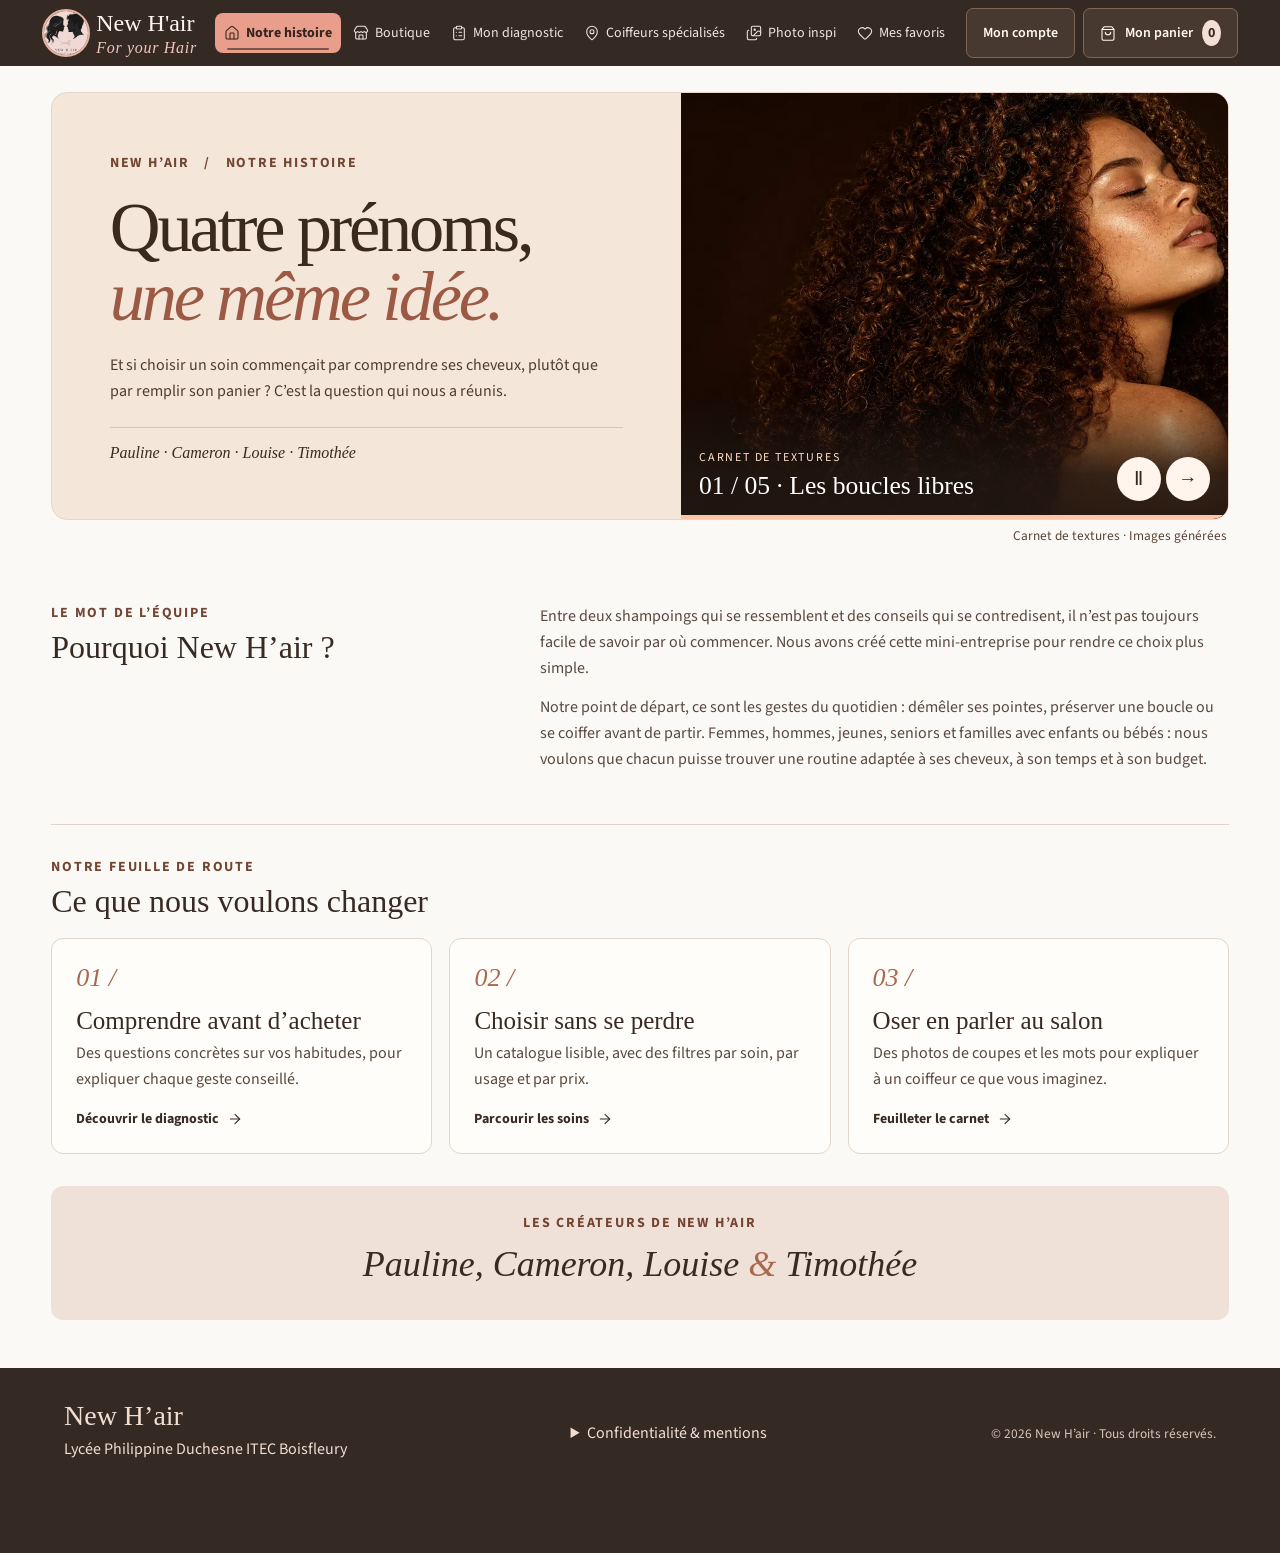
==== New-Hair.html @ c49bc724 "Represent all generations in shop imagery, products and age filters Co-authored-by: arena-agent <297" ====
<!doctype html><html lang="fr"><meta charset="utf-8"><meta name="viewport" content="width=device-width,initial-scale=1,viewport-fit=cover"><title>New H’air — Diagnostic capillaire et carnet de soins</title><meta name="description" content="Découvrez New H’air : un diagnostic adapté à chaque âge, des inspirations coiffure et une boutique de soins capillaires de démonstration."><meta property="og:title" content="New H’air · For your Hair"><meta property="og:description" content="Comprendre ses cheveux, composer sa routine et préparer son prochain rendez-vous au salon."><meta property="og:type" content="website"><meta property="og:url" content="https://timtvnr.github.io/Projet-Mini-Entreprise-ETLV/"><meta property="og:image" content="https://timtvnr.github.io/Projet-Mini-Entreprise-ETLV/assets/hero.webp"><link rel="icon" href="[data-uri]" type="image/webp"><style>* {
  box-sizing: border-box;
}
body {
  margin: 0;
  color: #382a22;
  background: #fbf9f6;
  font:
    14px Arial,
    sans-serif;
}
button,
a,
select {
  font: inherit;
  cursor: pointer;
}
button {
  color: inherit;
}
a {
  text-decoration: none;
  color: inherit;
}
aside {
  width: 222px;
  position: fixed;
  inset: 0 auto 0 0;
  background: #30251f;
  color: #eee5de;
  padding: 36px 16px;
  display: flex;
  flex-direction: column;
  z-index: 2;
}
.brand {
  display: flex;
  align-items: center;
  justify-content: center;
  margin: 0 0 53px;
  gap: 6px;
}
.brand svg {
  height: 57px;
  width: 45px;
  color: #e9a08e;
}
.brand span {
  font: bold 31px Georgia;
  letter-spacing: -1.7px;
}
.brand small {
  display: block;
  font: italic 14px Georgia;
  letter-spacing: 0.7px;
  color: #eeb7a5;
  margin: 3px 0 0 4px;
}
aside label,
.eyebrow {
  font-size: 14px;
  letter-spacing: 1.8px;
  font-weight: 700;
}
aside label {
  margin: 0 15px 15px;
  color: #b3a298;
}
nav a {
  display: flex;
  align-items: center;
  gap: 13px;
  padding: 14px;
  border-radius: 8px;
  margin-bottom: 4px;
  font-size: 14px;
}
nav a:hover {
  background: #46372e;
}
nav a.active {
  background: #e99e8b;
  color: #35251f;
  font-weight: bold;
}
i {
  display: inline-flex;
  vertical-align: middle;
}
i svg {
  width: 19px;
  height: 19px;
  stroke-width: 1.6;
}
.sidebottom {
  margin-top: auto;
  border-top: 1px solid #58473c;
  padding: 22px 9px 0;
  font-size: 14px;
  color: #d1c0b4;
}
.dot {
  display: inline-block;
  width: 7px;
  height: 7px;
  border-radius: 50%;
  background: #eaa28e;
  margin-right: 7px;
}
main {
  margin-left: 222px;
}
header {
  display: flex;
  align-items: center;
  justify-content: space-between;
  padding: 20px 3.3vw;
  border-bottom: 1px solid #e8e0d9;
  background: #fffdfb;
}
#crumb {
  font: bold 23px Georgia;
}
header small {
  display: block;
  color: #84796f;
  font-size: 14px;
  margin-top: 4px;
}
button {
  border: 0;
  border-radius: 7px;
  padding: 11px 16px;
  background: #eee5dd;
}
.cart {
  background: #fff;
  border: 1px solid #ded5cd;
  display: flex;
  align-items: center;
  gap: 9px;
  font-size: 14px;
  font-weight: 600;
}
.cart b {
  background: #f4dfd6;
  border-radius: 50%;
  padding: 3px 6px;
}
.cart i svg {
  width: 16px;
}
#content {
  padding: 26px 3.3vw 48px;
}
.hero {
  background:
    linear-gradient(90deg, #251710e8, transparent 78%),
    url("[data-uri]") center 45% / cover;
  border-radius: 15px;
  min-height: 330px;
  display: flex;
  align-items: center;
  padding: 34px 4%;
  color: #fffaf6;
}
.tag {
  font-size: 14px;
  letter-spacing: 1.6px;
  font-weight: bold;
  background: #ffffff19;
  border: 1px solid #ffffff45;
  padding: 6px 10px;
  border-radius: 30px;
  display: inline-flex;
  align-items: center;
  gap: 6px;
}
.tag i svg {
  width: 13px;
  height: 13px;
}
h1,
h2,
h3,
p {
  margin: 0;
}
h1 {
  font: normal clamp(43px, 4.2vw, 69px)/1.01 Georgia;
  margin: 15px 0;
}
h1 em {
  color: #f0b09b;
}
.hero p {
  font-size: 14px;
  line-height: 1.6;
  color: #eee4dc;
}
.cta {
  display: inline-flex;
  gap: 12px;
  align-items: center;
  background: #eca38f;
  color: #33231b;
  font-weight: bold;
  font-size: 14px;
  padding: 13px 17px;
  border-radius: 7px;
  margin-top: 20px;
}
.cta i svg,
.link i svg {
  width: 16px;
  height: 16px;
}
.promo {
  display: flex;
  align-items: center;
  gap: 19px;
  background: #f5e8df;
  border: 1px solid #e9d6c8;
  border-radius: 12px;
  padding: 20px 24px;
  margin: 18px 0 30px;
}
.promo .symbol {
  padding: 14px;
  background: #ecd4c4;
  color: #76503d;
  border-radius: 12px;
}
.symbol svg {
  width: 27px;
  height: 27px;
}
.eyebrow {
  color: #96644f;
  font-size: 14px;
}
.promo h3 {
  font: 23px Georgia;
  margin: 5px 0;
}
.promo p,
.muted {
  font-size: 14px;
  color: #766b62;
  line-height: 1.6;
}
.link {
  display: inline-flex;
  align-items: center;
  gap: 8px;
  margin-left: auto;
  font-weight: bold;
  font-size: 14px;
  white-space: nowrap;
}
.promo .link {
  background: #fffaf6;
  padding: 11px 14px;
  border: 1px solid #dfcdbf;
  border-radius: 7px;
}
.sectionhead {
  display: flex;
  align-items: center;
  margin-bottom: 16px;
}
h2 {
  font: 32px Georgia;
  margin: 6px 0;
}
.grid {
  display: grid;
  grid-template-columns: repeat(3, 1fr);
  gap: 17px;
}
.card {
  overflow: hidden;
  border-radius: 12px;
  border: 1px solid #e6ded6;
  background: #fff;
}
.photo {
  position: relative;
  cursor: pointer;
}
.photo img {
  display: block;
  width: 100%;
  height: clamp(145px, 14vw, 235px);
  object-fit: cover;
}
.badge,
.fav {
  position: absolute;
  top: 12px;
  background: #fff9f1;
  border-radius: 20px;
}
.badge {
  left: 12px;
  font-size: 14px;
  padding: 6px 10px;
}
.fav {
  right: 12px;
  padding: 7px;
  display: flex;
}
.fav svg {
  width: 15px;
  height: 15px;
}
.fav.on svg {
  fill: #df927f;
}
.info {
  padding: 16px;
}
.info h3 {
  font: 21px Georgia;
  margin: 6px 0;
}
.filters {
  display: flex;
  gap: 10px;
  flex-wrap: wrap;
  margin: 20px 0;
}
select,
input {
  padding: 10px;
  border: 1px solid #d9cabe;
  border-radius: 6px;
  background: white;
}
.panel,
dialog {
  padding: 28px;
  border: 1px solid #e4d8cd;
  border-radius: 14px;
  background: #fffcf8;
}
.panel {
  margin-top: 18px;
}
.panel p,
dialog p {
  line-height: 1.7;
  margin: 12px 0;
}
.close {
  float: right;
  background: transparent;
  font-size: 23px;
}
dialog {
  max-width: min(490px, 94vw);
  width: 490px;
  color: inherit;
}
dialog::backdrop {
  background: #251b1599;
}
.row {
  display: flex;
  align-items: center;
  justify-content: space-between;
  border-bottom: 1px solid #ddd1c6;
  padding: 12px 0;
}
iframe {
  width: 100%;
  height: 360px;
  border: 0;
}
.appbanner {
  margin-top: 24px;
}
.choice {
  margin: 5px;
}
.mobile {
  display: none;
}
@media (max-width: 950px) {
  aside {
    width: 185px;
    padding-inline: 10px;
  }
  main {
    margin-left: 185px;
  }
  .promo {
    padding: 15px;
    gap: 12px;
  }
  .promo .symbol {
    display: none;
  }
}
@media (max-width: 700px) {
  aside {
    position: static;
    width: auto;
    padding: 10px;
  }
  .brand {
    margin: 0 0 10px;
  }
  .brand svg {
    height: 37px;
  }
  .brand span {
    font-size: 23px;
  }
  .brand small {
    font-size: 14px;
  }
  aside label,
  .sidebottom {
    display: none;
  }
  nav {
    display: flex;
    overflow: auto;
  }
  nav a {
    white-space: nowrap;
    font-size: 14px;
    padding: 9px;
    gap: 5px;
    margin: 0;
  }
  main {
    margin: 0;
  }
  header {
    padding: 12px 4%;
  }
  #content {
    padding: 16px 4%;
  }
  .hero {
    min-height: 310px;
    background-position: 60% center;
  }
  .promo {
    flex-wrap: wrap;
  }
  .promo .link {
    margin: 0;
  }
  .grid {
    grid-template-columns: repeat(2, 1fr);
    gap: 10px;
  }
  .info {
    padding: 10px;
  }
  .sectionhead h2 {
    font-size: 26px;
  }
}

.brand {
  flex-direction: column;
  margin-bottom: 32px;
}
.brand img {
  width: 126px;
  height: auto;
  border-radius: 10px;
}
.brand small {
  margin: 4px 0 0;
}
@media (max-width: 700px) {
  .brand {
    flex-direction: row;
    margin-bottom: 8px;
    gap: 12px;
  }
  .brand img {
    width: 64px;
  }
}
/* Barre de navigation et carnet éditorial */
aside {
  position: static;
  width: 100%;
  flex-direction: row;
  align-items: center;
  padding: 8px 3.3vw;
  gap: 28px;
  background: #352923;
}
aside label,
.sidebottom {
  display: none;
}
.brand {
  margin: 0;
  flex-direction: row;
  flex-shrink: 0;
}
.brand img {
  width: 65px;
  border-radius: 5px;
}
.brand small {
  color: #f1c6b8;
  font: italic 16px Georgia;
}
nav {
  display: flex;
  align-items: center;
  flex-wrap: wrap;
  gap: 3px;
  margin-left: auto;
}
nav a {
  margin: 0;
  padding: 10px 9px;
  gap: 6px;
  font-size: 14px;
}
nav i svg {
  width: 16px;
  height: 16px;
}
main {
  margin: 0;
}
header,
#content {
  padding-inline: max(4vw, calc((100% - 1320px) / 2));
}
.hero {
  min-height: clamp(340px, 32vw, 480px);
  background-position: center 43%;
}
.hero p {
  font-size: 15px;
}
.editorial {
  margin-top: 36px;
}
.looks {
  display: grid;
  grid-template-columns: 1fr 1fr;
  gap: 18px;
}
.looks a {
  position: relative;
  overflow: hidden;
  border-radius: 12px;
  background: #382a22;
}
.looks img {
  width: 100%;
  height: 230px;
  object-fit: cover;
  display: block;
}
.looks span {
  position: absolute;
  bottom: 12px;
  left: 12px;
  background: #fffaf3;
  padding: 8px 12px;
  border-radius: 5px;
  font: 19px Georgia;
}
:focus-visible {
  outline: 3px solid #b56145;
  outline-offset: 2px;
}
@media (max-width: 1050px) {
  aside {
    flex-direction: column;
    gap: 8px;
  }
  nav {
    margin: auto;
    max-width: 100%;
    flex-wrap: nowrap;
    overflow: auto;
  }
}
@media (max-width: 700px) {
  nav {
    width: 100%;
  }
  .hero {
    background-position: 57% center;
  }
  .looks img {
    height: 160px;
  }
  .looks span {
    font-size: 14px;
  }
  .brand img {
    width: 50px;
  }
  .brand {
    margin: 0;
  }
  .looks {
    gap: 10px;
  }
}
.actions {
  display: flex;
  gap: 8px;
}
.cover {
  display: grid;
  grid-template-columns: minmax(0, 2.4fr) minmax(215px, 1fr);
  gap: 16px;
}
.cover .hero {
  min-height: 375px;
  padding-left: 6%;
}
.ritual {
  display: flex;
  flex-direction: column;
  background: #f0e5da;
  border-radius: 15px;
  overflow: hidden;
}
.ritualpic {
  flex: 1;
  min-height: 160px;
  background: url("[data-uri]") center 55% / cover;
  padding: 14px;
}
.ritualpic .tag {
  background: #fff8ef;
  color: #684934;
}
.ritualtext {
  padding: 18px 20px;
}
.ritual h3,
.steps h3 {
  font: 26px Georgia;
  margin: 7px 0;
}
.ritual p,
.steps p {
  line-height: 1.55;
  color: #6e5a4e;
  font-size: 14px;
}
.ritual .link {
  margin-top: 10px;
}
.promo {
  background: linear-gradient(110deg, #f4dbcf, #fbf0e7);
}
#quiz {
  display: grid;
  grid-template-columns: minmax(180px, 1fr) 2fr;
  padding: 0;
  overflow: hidden;
}
.quizside {
  background:
    linear-gradient(0deg, #231910bc, transparent),
    url("[data-uri]") center/cover;
  color: white;
  padding: 22px;
  display: flex;
  align-items: flex-start;
  flex-direction: column;
  justify-content: space-between;
}
.quizside h3 {
  font: 38px/1.1 Georgia;
}
.quizside em {
  color: #ffd6c8;
}
.quizbody,
.results {
  padding: clamp(18px, 3vw, 45px);
}
progress {
  width: 100%;
  height: 6px;
  display: block;
  margin: 12px 0 24px;
  accent-color: #a9634c;
}
.choices,
.steps {
  display: grid;
  grid-template-columns: 1fr 1fr;
  gap: 10px;
}
.option {
  display: flex;
  align-items: center;
  text-align: left;
  gap: 10px;
  background: #f8f0e9;
  border: 1px solid #dfcbbd;
  min-height: 54px;
}
.option:hover,
.option.picked {
  background: #f1d7c7;
}
.option b {
  font: italic 18px Georgia;
  color: #99664e;
}
.option span {
  margin-left: auto;
}
.back {
  margin-top: 20px;
  background: none;
  padding-left: 0;
}
.results {
  grid-column: 1/-1;
}
.steps article {
  background: #f4eae1;
  border-radius: 10px;
  padding: 18px;
}
.steps {
  margin: 18px 0 28px;
}
.sub {
  display: block;
  margin-top: 4px;
  color: #76665c;
}
.testcard {
  padding: 22px;
  background: #48352c;
  color: #faece0;
  border-radius: 12px;
  letter-spacing: 1.8px;
  font-size: 14px;
}
.testcard strong {
  display: block;
  margin-top: 22px;
  font-size: 18px;
}
#profileForm input {
  display: block;
  width: 100%;
  margin-top: 6px;
}
.actions button {
  max-width: 160px;
  overflow: hidden;
}
@media (max-width: 820px) {
  .cover {
    grid-template-columns: 1fr;
  }
  .ritual {
    display: grid;
    grid-template-columns: 33% 1fr;
  }
  .ritualpic {
    min-height: 130px;
  }
  .ritualpic .tag {
    display: none;
  }
  .quizbody {
    padding: 20px;
  }
}
@media (max-width: 600px) {
  .actions {
    gap: 4px;
  }
  .actions button {
    font-size: 14px;
    padding: 9px;
  }
  .cover .hero {
    min-height: 310px;
  }
  .choices,
  .steps,
  #quiz {
    grid-template-columns: 1fr;
  }
  .quizside {
    min-height: 100px;
    background-position: center 40%;
  }
  .quizside h3 {
    display: none;
  }
  .ritual h3 {
    font-size: 22px;
  }
  .ritualtext {
    padding: 14px;
  }
  header small {
    max-width: 135px;
  }
}

/* Motion is opt-in: reduced-motion and older browsers keep instant interactions. */
@media (prefers-reduced-motion: no-preference) {
  :root {
    --ease-out: cubic-bezier(0.2, 0.7, 0.25, 1);
  }
  @keyframes nh-enter {
    from {
      opacity: 0;
      transform: translateY(7px);
    }
    to {
      opacity: 1;
      transform: translateY(0);
    }
  }
  @keyframes nh-step {
    from {
      opacity: 0;
      transform: translateX(8px);
    }
    to {
      opacity: 1;
      transform: translateX(0);
    }
  }
  @keyframes nh-heart {
    45% {
      transform: scale(1.22);
    }
  }
  #content > :first-child,
  .cover + .promo,
  .results {
    animation: nh-enter 300ms var(--ease-out) backwards;
  }
  .cover + .promo {
    animation-delay: 45ms;
  }
  .grid > .card {
    animation: nh-enter 260ms var(--ease-out) backwards;
  }
  .grid > .card:nth-child(3n + 2) {
    animation-delay: 35ms;
  }
  .grid > .card:nth-child(3n) {
    animation-delay: 70ms;
  }
  .quizbody,
  #inside > h2 {
    animation: nh-step 220ms var(--ease-out);
  }
  button,
  .cta,
  nav a,
  .card,
  .looks a {
    transition:
      transform 180ms var(--ease-out),
      background-color 180ms ease,
      box-shadow 180ms ease,
      border-color 180ms ease;
  }
  .photo img,
  .looks img {
    transition: transform 360ms var(--ease-out);
  }
  .photo {
    overflow: hidden;
  }
  .link i {
    transition: transform 180ms var(--ease-out);
  }
  button:active,
  .cta:active {
    transform: scale(0.98);
  }
  .fav.on i {
    animation: nh-heart 240ms var(--ease-out);
  }
  @media (hover: hover) and (pointer: fine) {
    .card:hover,
    .looks a:hover {
      transform: translateY(-3px);
      box-shadow: 0 8px 20px #442a1912;
    }
    .photo:hover img,
    .looks a:hover img {
      transform: scale(1.025);
    }
    .link:hover i {
      transform: translateX(3px);
    }
    .cta:hover,
    .cart:hover {
      box-shadow: 0 3px 10px #5237231f;
    }
  }
  /* Native dialog retains its normal focus and Escape handling. */
  @supports (transition-behavior: allow-discrete) {
    dialog {
      opacity: 0;
      transform: translateY(6px) scale(0.99);
      transition:
        opacity 170ms ease,
        transform 190ms var(--ease-out),
        overlay 190ms allow-discrete,
        display 190ms allow-discrete;
    }
    dialog[open] {
      opacity: 1;
      transform: none;
    }
    dialog::backdrop {
      opacity: 0;
      transition:
        opacity 170ms ease,
        overlay 190ms allow-discrete,
        display 190ms allow-discrete;
    }
    dialog[open]::backdrop {
      opacity: 1;
    }
    @starting-style {
      dialog[open] {
        opacity: 0;
        transform: translateY(6px) scale(0.99);
      }
      dialog[open]::backdrop {
        opacity: 0;
      }
    }
  }
}
/* Consultation: one counter, generous targets and stable controls. */
#quiz {
  grid-template-columns: minmax(220px, 0.9fr) minmax(0, 1.7fr);
}
.quizside {
  padding: clamp(20px, 3vw, 42px);
  background-image:
    linear-gradient(0deg, #281910ee, #28191035), url("[data-uri]");
  min-height: 570px;
}
.quizside h3 {
  display: block;
  font-size: clamp(38px, 4vw, 65px);
  margin: 12px 0;
}
.quizside p {
  color: #fff4ec;
  font-size: 16px;
}
.quizside ul {
  list-style: none;
  padding: 0;
  margin: 0;
  color: #eddccf;
}
.quizside li {
  padding: 6px 0;
}
.quizside li.current {
  font-weight: bold;
  color: white;
  text-decoration: underline;
  text-underline-offset: 4px;
}
.quizbody {
  align-self: center;
  padding: clamp(20px, 4vw, 65px);
}
.quizmeta,
.quizcontrols {
  display: flex;
  justify-content: space-between;
  align-items: center;
  gap: 12px;
}
.quizmeta strong {
  font-size: 14px;
  font-variant-numeric: tabular-nums;
}
.quizbody fieldset {
  border: 0;
  padding: 0;
  margin: 0;
  min-width: 0;
}
.quizbody legend {
  font: clamp(28px, 3vw, 48px)/1.08 Georgia;
  color: #39291f;
}
.quizbody p {
  font-size: 16px;
  line-height: 1.55;
  color: #766354;
}
.quizbody .choices {
  grid-template-columns: 1fr;
  gap: 9px;
}
.quizbody .option {
  font-size: 17px;
  border-radius: 9px;
  padding: 12px 16px;
  cursor: pointer;
}
.quizbody .option span {
  margin: 0;
}
.option input {
  accent-color: #995d43;
  width: 18px;
  height: 18px;
}
.option:has(input:checked) {
  background: #f1d9ca;
  border-color: #a97051;
}
.quizcontrols {
  margin: 24px 0 12px;
}
.quizcontrols button {
  margin: 0;
  font-size: 15px;
}
.quizcontrols button:disabled {
  opacity: 0.4;
  cursor: default;
}
.quizbody small {
  color: #77685e;
}
.guideintro {
  max-width: 800px;
  font-size: 16px;
  line-height: 1.6;
  margin: 15px 0 24px;
}
.stylegrid p,
.stylegrid details {
  line-height: 1.55;
  margin: 9px 0;
}
.stylegrid summary {
  cursor: pointer;
  color: #845139;
}
.stylegrid .photo img {
  height: clamp(190px, 20vw, 310px);
  object-position: center 35%;
}
.salonnote {
  padding: 24px;
  background: #f4e4d8;
  border-radius: 12px;
  margin: 24px 0;
}
.salonnote h3 {
  font: 28px Georgia;
  margin-top: 8px;
}
@media (max-width: 700px) {
  #quiz {
    grid-template-columns: minmax(0, 1fr);
  }
  .quizside {
    min-height: 0;
    padding: 16px 20px;
    background-position: center 40%;
  }
  .quizside > div,
  .quizside ul {
    display: none;
  }
  .quizbody {
    padding: 22px 16px;
  }
  .quizmeta {
    gap: 6px;
  }
  .quizbody .option {
    font-size: 16px;
  }
  .stylegrid {
    grid-template-columns: 1fr;
  }
}
.legalfoot {
  display: flex;
  align-items: center;
  justify-content: space-between;
  flex-wrap: wrap;
  gap: 24px;
  padding: 32px 5% 86px;
  background: #352923;
  color: #f2ded1;
}
.legalfoot strong {
  font: 28px Georgia;
}
.legalfoot p {
  line-height: 1.55;
  max-width: 480px;
  margin: 5px 0;
}
.legalfoot summary {
  cursor: pointer;
}
.legalfoot small {
  color: #dac5b7;
}
#chatTrigger {
  position: fixed;
  right: 18px;
  bottom: 16px;
  z-index: 4;
  background: #704537;
  color: #fff2e8;
  border-radius: 30px;
  box-shadow: 0 4px 18px #39211a44;
  padding: 14px 20px;
  font-weight: bold;
}
#chatbox:not([hidden]) {
  display: flex;
  flex-direction: column;
}
#chatbox {
  position: fixed;
  z-index: 5;
  right: 16px;
  bottom: 72px;
  width: min(380px, calc(100% - 32px));
  max-height: min(520px, 72dvh);
  background: #fffbf6;
  border: 1px solid #dfcbb9;
  border-radius: 16px;
  box-shadow: 0 12px 50px #38261940;
  overflow: hidden;
}
.chathead,
#askChat,
.prompts {
  display: flex;
  align-items: center;
  gap: 8px;
  padding: 12px 16px;
}
.chathead {
  background: #f2e3d7;
  justify-content: space-between;
}
.chathead h3 {
  font: 23px Georgia;
  margin-top: 4px;
}
#chatlog {
  padding: 12px;
  overflow: auto;
  min-height: 0;
}
.bubble {
  padding: 11px 13px;
  border-radius: 12px;
  background: #f1e8df;
  line-height: 1.55;
  margin-bottom: 8px;
  max-width: 93%;
  overflow-wrap: anywhere;
}
.bubble.client {
  margin-left: auto;
  background: #f5cebd;
}
.bubble a {
  display: block;
  text-decoration: underline;
  margin-top: 5px;
}
.prompts {
  flex-wrap: wrap;
  padding-block: 5px;
}
.prompts button {
  font-size: 14px;
  padding: 7px;
}
.chathead button {
  font-size: 22px;
}
#askChat input {
  flex: 1;
  min-width: 0;
}
#askChat button {
  background: #885844;
  color: white;
}
@media (prefers-reduced-motion: no-preference) {
  #chatbox:not([hidden]),
  .bubble {
    animation: nh-enter 0.3s ease-out;
  }
  .quizbody {
    animation-duration: 0.36s;
  }
}
.origin-cover {
  display: grid;
  grid-template-columns: 1.15fr 1fr;
  overflow: hidden;
  border: 1px solid #e7d6c9;
  border-radius: 16px;
  background: #f4e7da;
}
.origin-copy {
  align-self: center;
  padding: clamp(24px, 4.5vw, 72px);
}
.origin-copy h1 {
  font: normal clamp(44px, 5.5vw, 84px)/0.99 Georgia;
  color: #39291f;
  letter-spacing: -0.045em;
  margin: 20px 0;
}
.origin-copy h1 em {
  color: #9c5944;
}
.origin-copy p,
.letter p,
.intentions p {
  font-size: 16px;
  line-height: 1.65;
  color: #59483e;
}
.byline {
  border-top: 1px solid #d7c2b3;
  padding-top: 16px;
  margin-top: 22px;
  font: italic 16px Georgia;
}
.origin-image {
  min-height: 300px;
  position: relative;
  background: url("[data-uri]") 77% center/cover;
}
.origin-image span {
  position: absolute;
  bottom: 18px;
  right: 18px;
  font-size: 14px;
  letter-spacing: 2px;
  color: white;
}
.letter {
  display: grid;
  grid-template-columns: 1fr 1.6fr;
  gap: 5%;
  padding: clamp(30px, 4vw, 56px) 0;
  border-bottom: 1px solid #dfd4cb;
}
.letter p + p {
  margin-top: 12px;
}
.intentions {
  padding: 32px 0;
}
.intentions .grid {
  margin-top: 18px;
}
.intentions article {
  display: flex;
  flex-direction: column;
  padding: 24px;
  border: 1px solid #e3d5ca;
  border-radius: 12px;
  background: #fffdf9;
}
.folio {
  color: #a8694f;
  font: italic 26px Georgia;
}
.intentions h3 {
  font: 25px Georgia;
  margin: 14px 0 5px;
}
.intentions .link {
  margin: 16px 0 0;
}
.team-sign {
  text-align: center;
  background: #efe1d7;
  padding: 25px;
  border-radius: 12px;
}
.team-sign p {
  font: italic clamp(23px, 3vw, 36px) Georgia;
  margin: 10px 0;
}
.team-sign em {
  color: #a8694f;
}
@media (max-width: 700px) {
  .origin-cover,
  .letter,
  .intentions .grid {
    grid-template-columns: 1fr;
  }
  .origin-image {
    min-height: 175px;
    background-position: 70% 44%;
  }
  .letter {
    gap: 14px;
  }
  .origin-copy {
    padding: 24px;
  }
}

/* Release the modal hit area immediately on close, including its backdrop. */
dialog:not([open]),
dialog:not([open])::backdrop {
  display: none;
  transition: none;
  pointer-events: none;
}

.close {
  position: relative;
  z-index: 1;
}
#mobileMenu {
  display: none;
}
@media (max-width: 700px), (pointer: coarse) and (max-width: 950px) {
  body {
    padding-inline: env(safe-area-inset-left) env(safe-area-inset-right);
    -webkit-text-size-adjust: 100%;
  }
  aside {
    display: flex;
    flex-flow: row wrap;
    justify-content: space-between;
    gap: 4px;
    padding: calc(8px + env(safe-area-inset-top)) 16px 8px;
  }
  .brand {
    margin: 0;
  }
  .brand img {
    width: 45px;
  }
  #mobileMenu {
    display: inline-flex;
    align-items: center;
    gap: 8px;
    min-height: 44px;
    background: #504035;
    color: #fff6ec;
    padding: 10px 14px;
  }
  #mobileMenu[aria-expanded="false"] + nav {
    display: none;
  }
  #mobileMenu[aria-expanded="true"] + nav {
    display: grid;
    grid-template-columns: repeat(2, minmax(0, 1fr));
    width: 100%;
    gap: 4px;
    margin: 6px 0 0;
    overflow: visible;
  }
  nav a {
    min-height: 46px;
    white-space: normal;
    font-size: 14px;
    line-height: 1.2;
  }
  header {
    flex-wrap: wrap;
    gap: 8px;
  }
  .actions {
    flex-wrap: wrap;
  }
  .actions button {
    min-height: 44px;
  }
  button,
  select,
  summary,
  .cta {
    touch-action: manipulation;
  }
  .filters select,
  input:not([type="radio"]) {
    font-size: 16px;
    max-width: 100%;
    min-height: 44px;
  }
  .fav,
  .close,
  #closeChat {
    min-height: 44px;
    min-width: 44px;
    align-items: center;
    justify-content: center;
  }
  dialog {
    max-height: calc(var(--visible-height, 100dvh) - 30px);
    overflow-y: auto;
    overscroll-behavior: contain;
  }
  #chatTrigger {
    bottom: calc(12px + env(safe-area-inset-bottom));
    right: calc(12px + env(safe-area-inset-right));
  }
  #chatbox {
    bottom: calc(8px + env(safe-area-inset-bottom) + var(--keyboard-gap, 0px));
    right: calc(8px + env(safe-area-inset-right));
    width: min(
      410px,
      calc(100% - 16px - env(safe-area-inset-right) - env(safe-area-inset-left))
    );
    max-height: min(
      540px,
      calc(var(--visible-height, 100dvh) - 18px - env(safe-area-inset-bottom))
    );
  }
  #chatlog {
    overscroll-behavior: contain;
  }
  #askChat button {
    min-width: 44px;
    min-height: 44px;
  }
  .legalfoot {
    padding-bottom: calc(90px + env(safe-area-inset-bottom));
  }
}
@media (max-width: 380px) {
  .results .grid {
    grid-template-columns: 1fr;
  }
  .quizcontrols {
    flex-wrap: wrap;
  }
  .filters select {
    width: 100%;
  }
  .quizbody,
  .results {
    min-width: 0;
  }
  .row {
    gap: 6px;
    flex-wrap: wrap;
  }
}
@font-face {
  font-family: Source Sans;
  src: url("[data-uri]") format("woff2");
  font-weight: 200 900;
  font-display: swap;
}
body,
input,
select,
button {
  font-family: "Source Sans", sans-serif;
}
body {
  font-size: 16px;
}
.eyebrow {
  color: #724432;
}
.quizside .tag {
  background: #372820;
  color: #fff;
}
.origin-image {
  background-image:
    linear-gradient(
      to top,
      rgba(0, 0, 0, 0.82) 0%,
      rgba(0, 0, 0, 0.68) 15%,
      transparent 50%
    ),
    url("[data-uri]");
}
.origin-image span {
  color: white;
  bottom: 10px;
}
.detailphoto {
  width: 100%;
  height: 180px;
  object-fit: cover;
  border-radius: 10px;
}
.brand img {
  height: auto;
}
.muted,
.quizbody small {
  color: #66564a;
}
.legalfoot a {
  text-decoration: underline;
}
:focus-visible {
  outline: 3px solid #864c33;
  outline-offset: 3px;
}
aside :focus-visible,
.legalfoot :focus-visible {
  outline-color: #ffd1b5;
}
@media (max-width: 700px), (pointer: coarse) and (max-width: 950px) {
  #content {
    padding-bottom: calc(82px + env(safe-area-inset-bottom));
  }
  #chatTrigger.compact {
    height: 48px;
    width: 48px;
    font-size: 22px;
    padding: 0;
    border-radius: 50%;
  }
  #chatTrigger.compact span {
    display: none;
  }
}
.origin-image span {
  background: linear-gradient(90deg, #251710e8, #251710dc);
  border-radius: 4px;
  padding: 4px 8px;
}
.quizside {
  background-image:
    linear-gradient(0deg, #201710e8, #201710a8), url("[data-uri]");
}
.quizbody small,
.sub {
  font-size: 14px;
}
.legalfoot a:focus-visible {
  outline-color: white;
}
/* Editorial rhythm: an opening sequence, then short, gesture-driven transitions. */
@media (prefers-reduced-motion: no-preference) {
  @keyframes nh-rise { from {opacity:.12; transform:translateY(17px)} to {opacity:1;transform:none} }
  @keyframes nh-photo-settle { from {transform:scale(1.075)} to {transform:scale(1)} }
  @keyframes nh-unfold {from{opacity:.25;transform:translateY(-8px) scaleY(.97)}to{opacity:1;transform:none}}
  @keyframes nh-question {from{opacity:.25;transform:translateX(var(--arrival,18px))}to{opacity:1;transform:none}}
  @keyframes nh-underline {from{transform:scaleX(0)}to{transform:scaleX(1)}}
  .origin-cover{isolation:isolate}.origin-copy>*{animation:nh-rise 660ms cubic-bezier(.16,1,.3,1) backwards}.origin-copy .eyebrow{display:inline-block}.origin-copy h1{animation-delay:65ms}.origin-copy p{animation-delay:125ms}.origin-copy .byline{animation-delay:195ms}
  .origin-image{overflow:hidden;isolation:isolate}.origin-image::before{content:'';position:absolute;inset:0;z-index:-1;background:inherit;animation:nh-photo-settle 1.35s cubic-bezier(.2,.8,.2,1) backwards}
  .origin-image span{animation:nh-rise 600ms 230ms backwards}.scroll-reveals .grid>.card{animation:none}
  #nav a{position:relative}#nav .active::after{content:'';position:absolute;left:12px;right:12px;bottom:3px;height:2px;border-radius:4px;background:currentColor;opacity:.6;transform-origin:left;animation:nh-underline 330ms var(--ease-out)}
  #quiz[data-direction=back]{--arrival:-18px}.quizbody{animation:nh-question 340ms var(--ease-out)}.option{transition:border-color .18s,background-color .18s,box-shadow .18s}.option:has(input:checked){box-shadow:inset 3px 0 #996247}
  details[open]>p{animation:nh-rise 260ms var(--ease-out)} #count{display:inline-block}
  #chatbox:not([hidden]){transform-origin:bottom right;animation:nh-unfold 280ms var(--ease-out)}.bubble.client{--arrival:12px;animation:nh-question 220ms var(--ease-out)}.bubble.guide{--arrival:-12px;animation:nh-question 280ms var(--ease-out)}
  @media (max-width:700px),(pointer:coarse) and (max-width:950px){
    #mobileMenu[aria-expanded=true]+nav{transform-origin:top;animation:nh-unfold 250ms var(--ease-out)}
    #mobileMenu i{transition:transform 250ms var(--ease-out)}#mobileMenu[aria-expanded=true] i{transform:rotate(90deg)}
    #chatTrigger{width:158px;height:48px;white-space:nowrap;overflow:hidden;transition:width 300ms var(--ease-out),padding 300ms var(--ease-out),box-shadow .2s}
  }
}
#crumb{display:inline-block}
.portrait{position:relative;isolation:isolate;min-height:320px;overflow:hidden;background:#483326;color:white}.portrait-images,.portrait-images img{position:absolute;inset:0;width:100%;height:100%}.portrait-images img{object-fit:cover;object-position:center 34%;opacity:0}.portrait-images img:first-child{object-position:76% center}.portrait-images img.shown{opacity:1}.portrait-bar{position:absolute;inset:auto 0 0;display:flex;justify-content:space-between;align-items:flex-end;gap:8px;padding:58px 18px 18px;background:linear-gradient(transparent,#211610df 65%,#211610f2)}.portrait-bar small,.portrait-bar strong{display:block}.portrait-bar small{font-size:12px;letter-spacing:1.8px;color:#ffdfcb}.portrait-bar strong{font:clamp(17px,2vw,28px) Georgia;margin-top:5px}.portrait-controls{display:flex;gap:5px}.portrait-controls button{width:44px;height:44px;border-radius:50%;background:#fff5ec;color:#39281f;font-size:19px;padding:0}.portrait-controls button:focus-visible{outline-color:white}
@media(max-width:700px){.portrait{min-height:230px}}
@media(prefers-reduced-motion:no-preference){.portrait-images img{transform:scale(1.09) translateX(-1%);transition:opacity 950ms ease-in-out,transform 4.1s cubic-bezier(.18,.65,.35,1)}.portrait-images img.shown{transform:scale(1) translateX(0)}.portrait-controls button:active{transform:scale(.9)}}
.tap-wave{position:fixed;display:block;width:30px;height:30px;border:2px solid #a45034;border-radius:50%;background:#eda38355;box-shadow:0 0 0 2px #fff9;z-index:100;pointer-events:none}
.portrait::after{content:'';position:absolute;bottom:0;left:0;width:100%;height:4px;background:#ffc4a5;transform-origin:left;transform:scaleX(0);pointer-events:none}
@media(prefers-reduced-motion:no-preference){.portrait.cycling::after{animation:portrait-time 3.2s linear forwards}@keyframes portrait-time{to{transform:scaleX(1)}}}
/* One masthead for navigation and client actions. */
aside{gap:12px;flex-flow:row wrap}.brand-name{font:24px Georgia;color:#fff7ef}.brand-name small{display:block;margin:2px 0 0}.brand img{width:48px;height:48px;border-radius:50%;background:#f4dcd4;border:2px solid #e7b39e;object-fit:cover}.actions .cart{background:#483930;color:#fff8f1;border-color:#806557}.actions .cart b{color:#39291f}.add-care{display:block;margin-top:12px;background:#f2d6c8;color:#462d20}.empty{grid-column:1/-1}#resultCount,.imagecredit{color:#574338}.imagecredit{display:block;margin:6px 2px;text-align:right}.origin-copy p{color:#503b31}.quizcontrols .back,.quizcontrols .back:disabled{background:#f5e6da;color:#503b31;opacity:1;padding:10px 16px}.quizcontrols .back:disabled{border:1px dashed #846654}.quizbody progress{appearance:none;width:100%;height:8px;border:0;border-radius:6px;overflow:hidden;color:#704432;background:#ead9ca}.quizbody progress::-webkit-progress-bar{background:#ead9ca}.quizbody progress::-webkit-progress-value{background:#704432}.quizbody progress::-moz-progress-bar{background:#704432}.kit-uses{padding-left:20px;line-height:1.65}
@media(max-width:1050px){aside .actions{margin-left:auto}aside nav{order:3}}
@media(max-width:700px),(pointer:coarse) and (max-width:950px){aside{display:grid;grid-template-columns:1fr auto}aside .actions,aside nav{grid-column:1/-1}aside .actions{margin:0;display:flex;justify-content:flex-end}.brand-name{font-size:21px}}
@media(min-width:850px){#quiz .quizside{min-height:0;padding:20px}.quizside h3{font-size:40px}.quizbody{padding:20px 28px}.quizbody .choices{grid-template-columns:1fr 1fr}.quizbody legend{font-size:clamp(24px,2vw,34px)}.quizbody .option{padding:8px 12px}.quizcontrols{margin:14px 0 8px}.quizside p{margin:8px 0}.quizbody progress{margin:10px 0 16px}}
.product-purpose{font-size:15px;line-height:1.45;color:#604a3c;margin:6px 0 12px}.product-meta{display:flex;align-items:baseline;justify-content:space-between;gap:8px;color:#503a2c}.product-meta span{font-size:14px}.care-specs{display:grid;grid-template-columns:repeat(3,minmax(0,1fr));padding:12px;gap:10px;background:#f5e9df;border-radius:9px}.care-specs dt{font-size:14px;color:#684a36}.care-specs dd{margin:4px 0 0;font-weight:600}.care-tip{border-left:3px solid #a26449;padding:10px 14px;background:#f6ece4}.care-tip p{margin:4px 0}.demo-note{display:block;color:#69584c;margin:14px 0 6px}@media(max-width:410px){.care-specs{grid-template-columns:1fr}.care-specs div{display:flex;align-items:baseline;justify-content:space-between;gap:8px}.care-specs dd{text-align:right}}
.local-guide{margin:24px 0;padding:18px;background:#f5ebe1;border:1px solid #dbcabe;border-radius:12px}.local-guide h3{font:26px Georgia;margin:6px 0 14px}.local-guide article{padding:14px;background:#fffaf5;border-radius:8px;margin-bottom:10px}.local-guide article p{margin:5px 0}.local-guide small{display:block;color:#59483c}.local-guide p a{text-decoration:underline}
.everyday{margin:20px 0;padding:20px;border:1px solid #decfbe;border-radius:14px;background:#f2e7dc;display:grid;grid-template-columns:1fr 1.6fr;align-items:center;gap:20px}.everyday h3{font:clamp(26px,3vw,40px)/1.05 Georgia;margin:10px 0}.everyday p{line-height:1.55}.everyday-photos{display:grid;grid-template-columns:repeat(3,minmax(0,1fr));gap:6px}.everyday figure{margin:0}.everyday img{width:100%;height:auto;display:block;border-radius:8px}.everyday figcaption,.audience-tag{display:block;margin-top:6px;font-size:14px;color:#604733}.audience-tag{font-weight:600}@media(max-width:760px){.everyday{grid-template-columns:1fr;padding:16px}.everyday figcaption{line-height:1.15}}
</style><body><noscript>Activez JavaScript pour consulter la boutique, le diagnostic et le carnet de soins New H’air.</noscript><aside><a class="brand" href="#accueil"><img src="[data-uri]" width="65" height="59" alt=""><div class="brand-name">New H'air<small>For your Hair</small></div></a><button id="mobileMenu" type="button" aria-expanded="false" aria-controls="nav"><i data-i="menu"></i> Menu</button><nav id="nav" aria-label="Navigation principale"></nav><div class="actions"><button class="cart" id="accountBtn" onclick="account()">Mon compte</button><button class="cart" onclick="bag()"><i data-i="shopping-bag"></i> Mon panier <b aria-live="polite" aria-atomic="true" id="count">0</b></button></div></aside><main><section id="content"></section></main><footer class="legalfoot"><div><strong>New H’air</strong><p>Lycée Philippine Duchesne ITEC Boisfleury</p></div><details><summary>Confidentialité & mentions</summary><p>Éditeur : mini-entreprise pédagogique New H’air, projet ETLV de Pauline, Cameron, Louise et Timothée. Établissement : Lycée Philippine Duchesne ITEC Boisfleury. Contact projet : <a href="https://github.com/timtvnr/Projet-Mini-Entreprise-ETLV">dépôt public du projet</a>. Hébergement : GitHub Pages.</p><p>Logo fourni par l’équipe ; photographies de produits et de coiffures générées pour la démonstration. Carte : © contributeurs OpenStreetMap. La carte charge un service externe. Si vous autorisez « Me localiser », vos coordonnées sont utilisées dans son URL, sans enregistrement par le site. Les recherches de salons ouvrent Google Maps.</p><p> Boutique de démonstration, sans débit ni livraison. Le compte et la routine sont conservés dans votre navigateur.</p></details><small>© 2026 New H’air · Tous droits réservés.</small></footer><dialog id="modal" aria-labelledby="modalTitle"><button aria-label="Fermer" class="close" onclick="modal.close()">×</button><div id="inside"></div></dialog><script>const icons={"house": "<!-- @license lucide-static v1.79.0 - ISC -->\n<svg\n  class=\"lucide lucide-house\"\n  xmlns=\"http://www.w3.org/2000/svg\"\n  width=\"24\"\n  height=\"24\"\n  viewBox=\"0 0 24 24\"\n  fill=\"none\"\n  stroke=\"currentColor\"\n  stroke-width=\"2\"\n  stroke-linecap=\"round\"\n  stroke-linejoin=\"round\"\n>\n  <path d=\"M15 21v-8a1 1 0 0 0-1-1h-4a1 1 0 0 0-1 1v8\" />\n  <path d=\"M3 10a2 2 0 0 1 .709-1.528l7-6a2 2 0 0 1 2.582 0l7 6A2 2 0 0 1 21 10v9a2 2 0 0 1-2 2H5a2 2 0 0 1-2-2z\" />\n</svg>\n", "store": "<!-- @license lucide-static v1.79.0 - ISC -->\n<svg\n  class=\"lucide lucide-store\"\n  xmlns=\"http://www.w3.org/2000/svg\"\n  width=\"24\"\n  height=\"24\"\n  viewBox=\"0 0 24 24\"\n  fill=\"none\"\n  stroke=\"currentColor\"\n  stroke-width=\"2\"\n  stroke-linecap=\"round\"\n  stroke-linejoin=\"round\"\n>\n  <path d=\"M15 21v-5a1 1 0 0 0-1-1h-4a1 1 0 0 0-1 1v5\" />\n  <path d=\"M17.774 10.31a1.12 1.12 0 0 0-1.549 0 2.5 2.5 0 0 1-3.451 0 1.12 1.12 0 0 0-1.548 0 2.5 2.5 0 0 1-3.452 0 1.12 1.12 0 0 0-1.549 0 2.5 2.5 0 0 1-3.77-3.248l2.889-4.184A2 2 0 0 1 7 2h10a2 2 0 0 1 1.653.873l2.895 4.192a2.5 2.5 0 0 1-3.774 3.244\" />\n  <path d=\"M4 10.95V19a2 2 0 0 0 2 2h12a2 2 0 0 0 2-2v-8.05\" />\n</svg>\n", "clipboard-list": "<!-- @license lucide-static v1.79.0 - ISC -->\n<svg\n  class=\"lucide lucide-clipboard-list\"\n  xmlns=\"http://www.w3.org/2000/svg\"\n  width=\"24\"\n  height=\"24\"\n  viewBox=\"0 0 24 24\"\n  fill=\"none\"\n  stroke=\"currentColor\"\n  stroke-width=\"2\"\n  stroke-linecap=\"round\"\n  stroke-linejoin=\"round\"\n>\n  <rect width=\"8\" height=\"4\" x=\"8\" y=\"2\" rx=\"1\" ry=\"1\" />\n  <path d=\"M16 4h2a2 2 0 0 1 2 2v14a2 2 0 0 1-2 2H6a2 2 0 0 1-2-2V6a2 2 0 0 1 2-2h2\" />\n  <path d=\"M12 11h4\" />\n  <path d=\"M12 16h4\" />\n  <path d=\"M8 11h.01\" />\n  <path d=\"M8 16h.01\" />\n</svg>\n", "map-pin": "<!-- @license lucide-static v1.79.0 - ISC -->\n<svg\n  class=\"lucide lucide-map-pin\"\n  xmlns=\"http://www.w3.org/2000/svg\"\n  width=\"24\"\n  height=\"24\"\n  viewBox=\"0 0 24 24\"\n  fill=\"none\"\n  stroke=\"currentColor\"\n  stroke-width=\"2\"\n  stroke-linecap=\"round\"\n  stroke-linejoin=\"round\"\n>\n  <path d=\"M20 10c0 4.993-5.539 10.193-7.399 11.799a1 1 0 0 1-1.202 0C9.539 20.193 4 14.993 4 10a8 8 0 0 1 16 0\" />\n  <circle cx=\"12\" cy=\"10\" r=\"3\" />\n</svg>\n", "images": "<!-- @license lucide-static v1.79.0 - ISC -->\n<svg\n  class=\"lucide lucide-images\"\n  xmlns=\"http://www.w3.org/2000/svg\"\n  width=\"24\"\n  height=\"24\"\n  viewBox=\"0 0 24 24\"\n  fill=\"none\"\n  stroke=\"currentColor\"\n  stroke-width=\"2\"\n  stroke-linecap=\"round\"\n  stroke-linejoin=\"round\"\n>\n  <path d=\"m22 11-1.296-1.296a2.4 2.4 0 0 0-3.408 0L11 16\" />\n  <path d=\"M4 8a2 2 0 0 0-2 2v10a2 2 0 0 0 2 2h10a2 2 0 0 0 2-2\" />\n  <circle cx=\"13\" cy=\"7\" r=\"1\" fill=\"currentColor\" />\n  <rect x=\"8\" y=\"2\" width=\"14\" height=\"14\" rx=\"2\" />\n</svg>\n", "handshake": "<!-- @license lucide-static v1.79.0 - ISC -->\n<svg\n  class=\"lucide lucide-handshake\"\n  xmlns=\"http://www.w3.org/2000/svg\"\n  width=\"24\"\n  height=\"24\"\n  viewBox=\"0 0 24 24\"\n  fill=\"none\"\n  stroke=\"currentColor\"\n  stroke-width=\"2\"\n  stroke-linecap=\"round\"\n  stroke-linejoin=\"round\"\n>\n  <path d=\"m11 17 2 2a1 1 0 1 0 3-3\" />\n  <path d=\"m14 14 2.5 2.5a1 1 0 1 0 3-3l-3.88-3.88a3 3 0 0 0-4.24 0l-.88.88a1 1 0 1 1-3-3l2.81-2.81a5.79 5.79 0 0 1 7.06-.87l.47.28a2 2 0 0 0 1.42.25L21 4\" />\n  <path d=\"m21 3 1 11h-2\" />\n  <path d=\"M3 3 2 14l6.5 6.5a1 1 0 1 0 3-3\" />\n  <path d=\"M3 4h8\" />\n</svg>\n", "smartphone": "<!-- @license lucide-static v1.79.0 - ISC -->\n<svg\n  class=\"lucide lucide-smartphone\"\n  xmlns=\"http://www.w3.org/2000/svg\"\n  width=\"24\"\n  height=\"24\"\n  viewBox=\"0 0 24 24\"\n  fill=\"none\"\n  stroke=\"currentColor\"\n  stroke-width=\"2\"\n  stroke-linecap=\"round\"\n  stroke-linejoin=\"round\"\n>\n  <rect width=\"14\" height=\"20\" x=\"5\" y=\"2\" rx=\"2\" ry=\"2\" />\n  <path d=\"M12 18h.01\" />\n</svg>\n", "shopping-bag": "<!-- @license lucide-static v1.79.0 - ISC -->\n<svg\n  class=\"lucide lucide-shopping-bag\"\n  xmlns=\"http://www.w3.org/2000/svg\"\n  width=\"24\"\n  height=\"24\"\n  viewBox=\"0 0 24 24\"\n  fill=\"none\"\n  stroke=\"currentColor\"\n  stroke-width=\"2\"\n  stroke-linecap=\"round\"\n  stroke-linejoin=\"round\"\n>\n  <path d=\"M16 10a4 4 0 0 1-8 0\" />\n  <path d=\"M3.103 6.034h17.794\" />\n  <path d=\"M3.4 5.467a2 2 0 0 0-.4 1.2V20a2 2 0 0 0 2 2h14a2 2 0 0 0 2-2V6.667a2 2 0 0 0-.4-1.2l-2-2.667A2 2 0 0 0 17 2H7a2 2 0 0 0-1.6.8z\" />\n</svg>\n", "arrow-right": "<!-- @license lucide-static v1.79.0 - ISC -->\n<svg\n  class=\"lucide lucide-arrow-right\"\n  xmlns=\"http://www.w3.org/2000/svg\"\n  width=\"24\"\n  height=\"24\"\n  viewBox=\"0 0 24 24\"\n  fill=\"none\"\n  stroke=\"currentColor\"\n  stroke-width=\"2\"\n  stroke-linecap=\"round\"\n  stroke-linejoin=\"round\"\n>\n  <path d=\"M5 12h14\" />\n  <path d=\"m12 5 7 7-7 7\" />\n</svg>\n", "sparkles": "<!-- @license lucide-static v1.79.0 - ISC -->\n<svg\n  class=\"lucide lucide-sparkles\"\n  xmlns=\"http://www.w3.org/2000/svg\"\n  width=\"24\"\n  height=\"24\"\n  viewBox=\"0 0 24 24\"\n  fill=\"none\"\n  stroke=\"currentColor\"\n  stroke-width=\"2\"\n  stroke-linecap=\"round\"\n  stroke-linejoin=\"round\"\n>\n  <path d=\"M11.017 2.814a1 1 0 0 1 1.966 0l1.051 5.558a2 2 0 0 0 1.594 1.594l5.558 1.051a1 1 0 0 1 0 1.966l-5.558 1.051a2 2 0 0 0-1.594 1.594l-1.051 5.558a1 1 0 0 1-1.966 0l-1.051-5.558a2 2 0 0 0-1.594-1.594l-5.558-1.051a1 1 0 0 1 0-1.966l5.558-1.051a2 2 0 0 0 1.594-1.594z\" />\n  <path d=\"M20 2v4\" />\n  <path d=\"M22 4h-4\" />\n  <circle cx=\"4\" cy=\"20\" r=\"2\" />\n</svg>\n", "leaf": "<!-- @license lucide-static v1.79.0 - ISC -->\n<svg\n  class=\"lucide lucide-leaf\"\n  xmlns=\"http://www.w3.org/2000/svg\"\n  width=\"24\"\n  height=\"24\"\n  viewBox=\"0 0 24 24\"\n  fill=\"none\"\n  stroke=\"currentColor\"\n  stroke-width=\"2\"\n  stroke-linecap=\"round\"\n  stroke-linejoin=\"round\"\n>\n  <path d=\"M11 20a10 10 0 0010-10 25.9 25.9 0 00-1.04-7.281 1 1 0 00-1.755-.325C15.833 5.5 13 5.5 9.8 6.1A7 7 0 0011 20\" />\n  <path d=\"M2 21a5 5 0 012.911-4.544C7.613 15.212 8.351 15.24 11 13\" />\n</svg>\n", "heart": "<!-- @license lucide-static v1.79.0 - ISC -->\n<svg\n  class=\"lucide lucide-heart\"\n  xmlns=\"http://www.w3.org/2000/svg\"\n  width=\"24\"\n  height=\"24\"\n  viewBox=\"0 0 24 24\"\n  fill=\"none\"\n  stroke=\"currentColor\"\n  stroke-width=\"2\"\n  stroke-linecap=\"round\"\n  stroke-linejoin=\"round\"\n>\n  <path d=\"M2 9.5a5.5 5.5 0 0 1 9.591-3.676.56.56 0 0 0 .818 0A5.49 5.49 0 0 1 22 9.5c0 2.29-1.5 4-3 5.5l-5.492 5.313a2 2 0 0 1-3 .019L5 15c-1.5-1.5-3-3.2-3-5.5\" />\n</svg>\n", "chevron-right": "<!-- @license lucide-static v1.79.0 - ISC -->\n<svg\n  class=\"lucide lucide-chevron-right\"\n  xmlns=\"http://www.w3.org/2000/svg\"\n  width=\"24\"\n  height=\"24\"\n  viewBox=\"0 0 24 24\"\n  fill=\"none\"\n  stroke=\"currentColor\"\n  stroke-width=\"2\"\n  stroke-linecap=\"round\"\n  stroke-linejoin=\"round\"\n>\n  <path d=\"m9 18 6-6-6-6\" />\n</svg>\n", "menu": "<!-- @license lucide-static v1.79.0 - ISC -->\n<svg\n  class=\"lucide lucide-menu\"\n  xmlns=\"http://www.w3.org/2000/svg\"\n  width=\"24\"\n  height=\"24\"\n  viewBox=\"0 0 24 24\"\n  fill=\"none\"\n  stroke=\"currentColor\"\n  stroke-width=\"2\"\n  stroke-linecap=\"round\"\n  stroke-linejoin=\"round\"\n>\n  <path d=\"M4 5h16\" />\n  <path d=\"M4 12h16\" />\n  <path d=\"M4 19h16\" />\n</svg>\n", "x": "<!-- @license lucide-static v1.79.0 - ISC -->\n<svg\n  class=\"lucide lucide-x\"\n  xmlns=\"http://www.w3.org/2000/svg\"\n  width=\"24\"\n  height=\"24\"\n  viewBox=\"0 0 24 24\"\n  fill=\"none\"\n  stroke=\"currentColor\"\n  stroke-width=\"2\"\n  stroke-linecap=\"round\"\n  stroke-linejoin=\"round\"\n>\n  <path d=\"M18 6 6 18\" />\n  <path d=\"m6 6 12 12\" />\n</svg>\n", "droplet": "<!-- @license lucide-static v1.79.0 - ISC -->\n<svg\n  class=\"lucide lucide-droplet\"\n  xmlns=\"http://www.w3.org/2000/svg\"\n  width=\"24\"\n  height=\"24\"\n  viewBox=\"0 0 24 24\"\n  fill=\"none\"\n  stroke=\"currentColor\"\n  stroke-width=\"2\"\n  stroke-linecap=\"round\"\n  stroke-linejoin=\"round\"\n>\n  <path d=\"M12 22a7 7 0 0 0 7-7c0-2-1-3.9-3-5.5s-3.5-4-4-6.5c-.5 2.5-2 4.9-4 6.5C6 11.1 5 13 5 15a7 7 0 0 0 7 7z\" />\n</svg>\n", "scissors": "<!-- @license lucide-static v1.79.0 - ISC -->\n<svg\n  class=\"lucide lucide-scissors\"\n  xmlns=\"http://www.w3.org/2000/svg\"\n  width=\"24\"\n  height=\"24\"\n  viewBox=\"0 0 24 24\"\n  fill=\"none\"\n  stroke=\"currentColor\"\n  stroke-width=\"2\"\n  stroke-linecap=\"round\"\n  stroke-linejoin=\"round\"\n>\n  <circle cx=\"6\" cy=\"6\" r=\"3\" />\n  <path d=\"M8.12 8.12 12 12\" />\n  <path d=\"M20 4 8.12 15.88\" />\n  <circle cx=\"6\" cy=\"18\" r=\"3\" />\n  <path d=\"M14.8 14.8 20 20\" />\n</svg>\n"}</script><script>const photos={"lait.webp": "[data-uri]", "brume.webp": "[data-uri]", "solide.webp": "[data-uri]", "pate.webp": "[data-uri]", "mousse.webp": "[data-uri]", "demelant.webp": "[data-uri]", "afro.webp": "[data-uri]", "bebe.webp": "[data-uri]", "carre.webp": "[data-uri]", "cire.webp": "[data-uri]", "conditioner.webp": "[data-uri]", "gel.webp": "[data-uri]", "hero.webp": "[data-uri]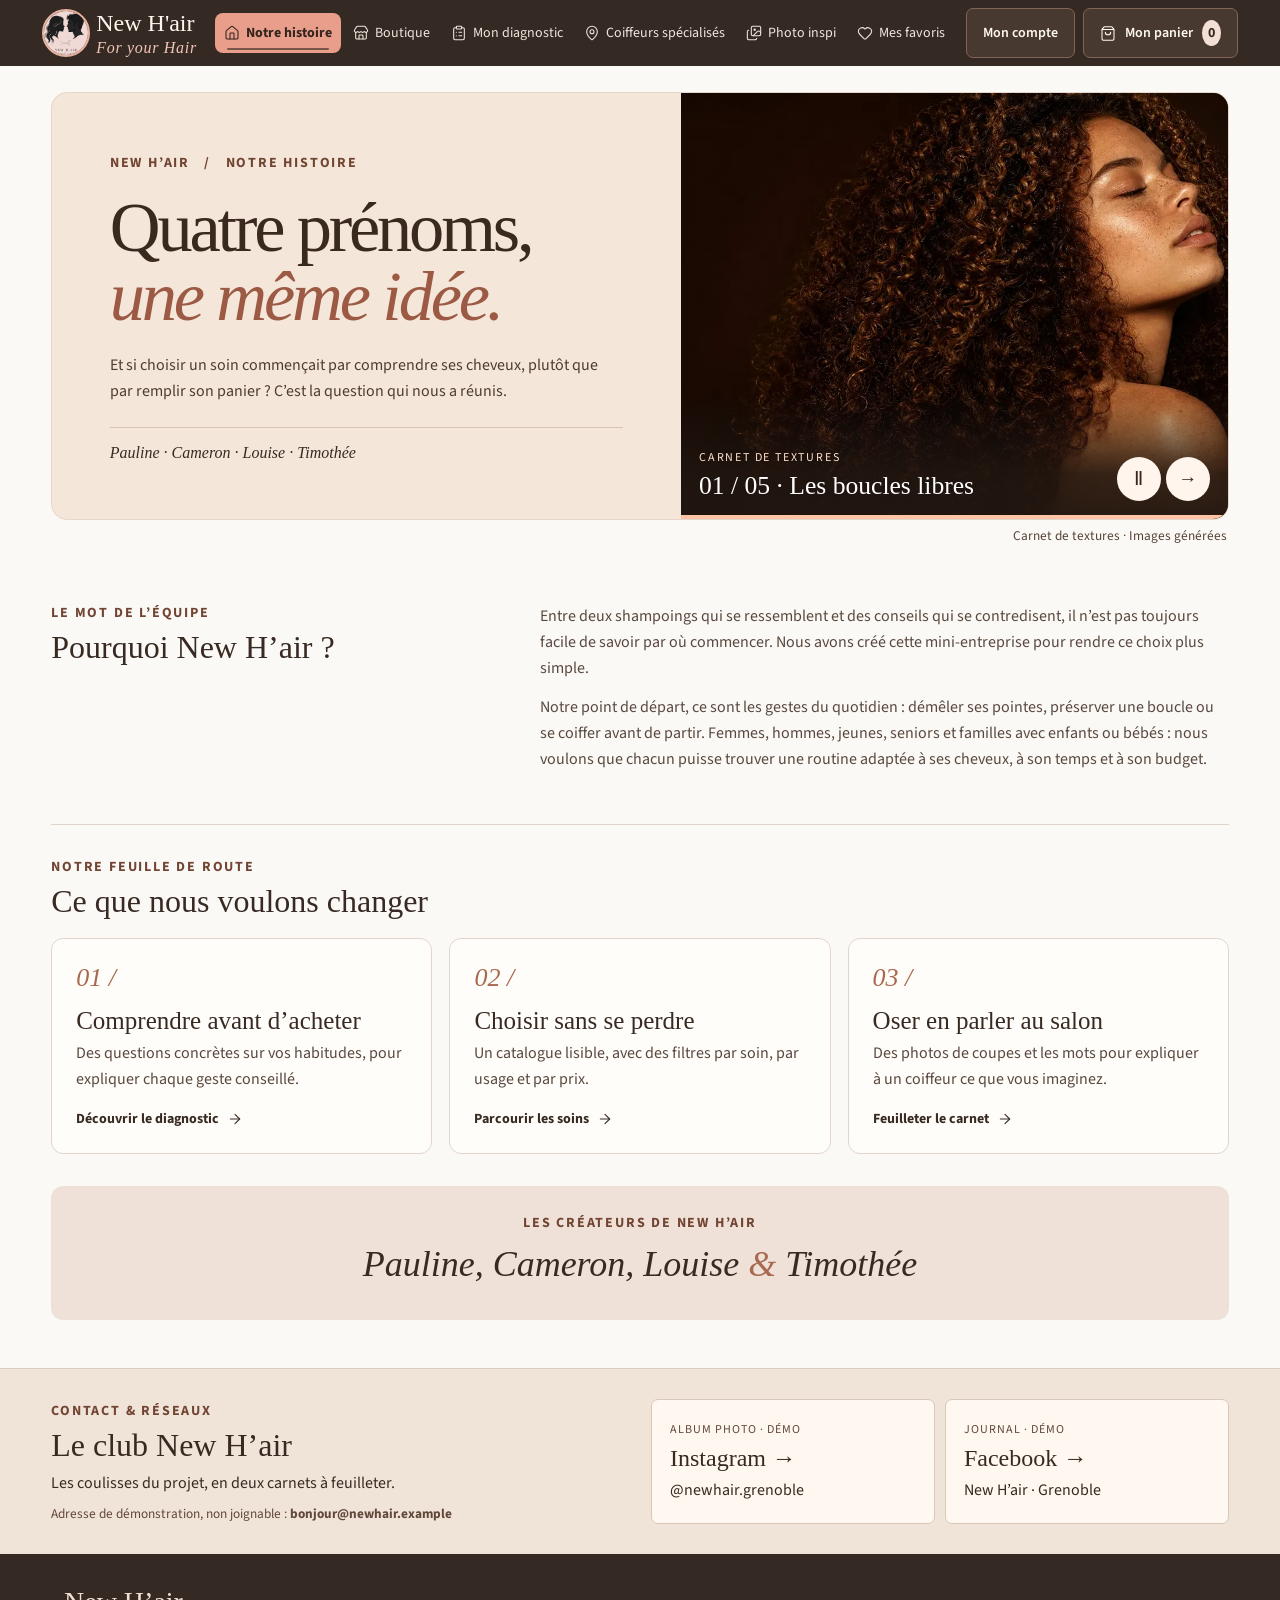
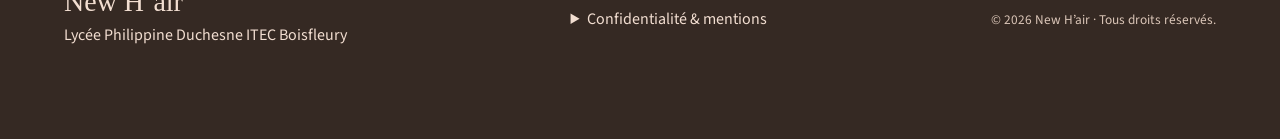
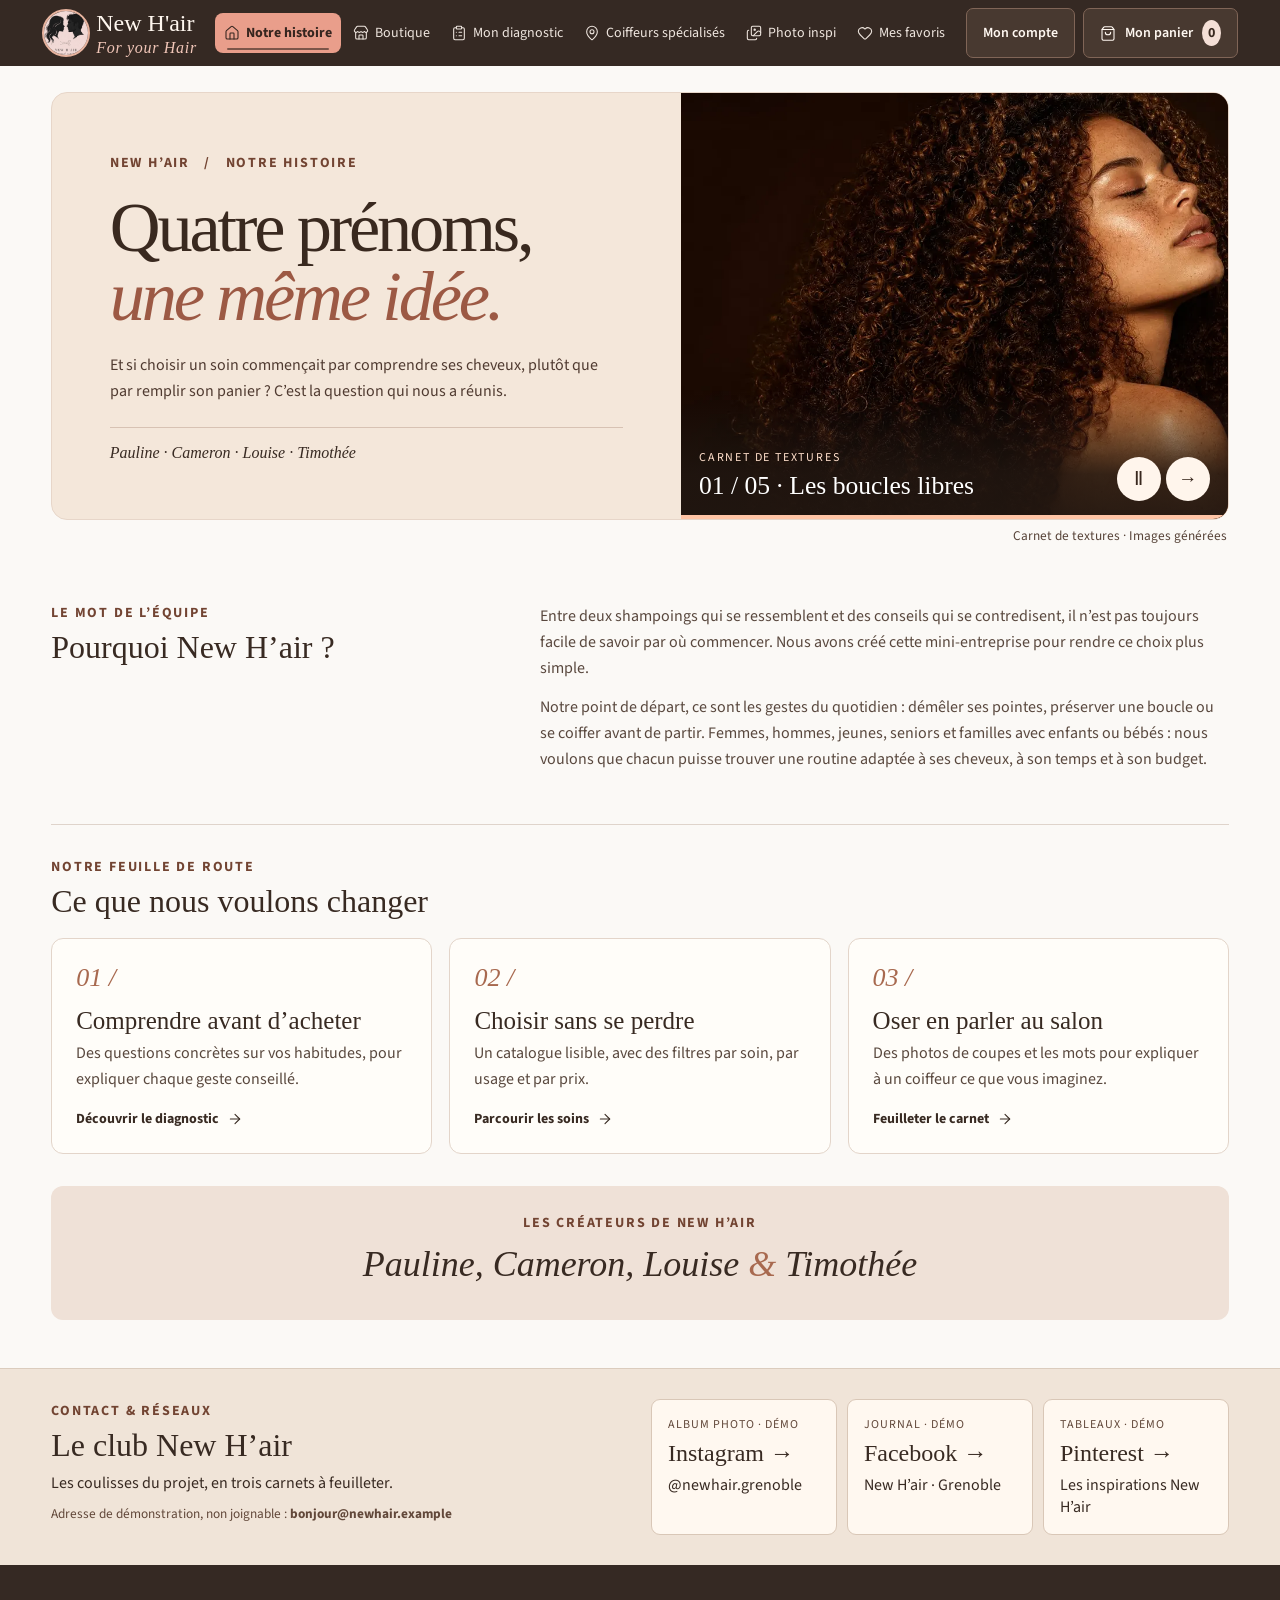
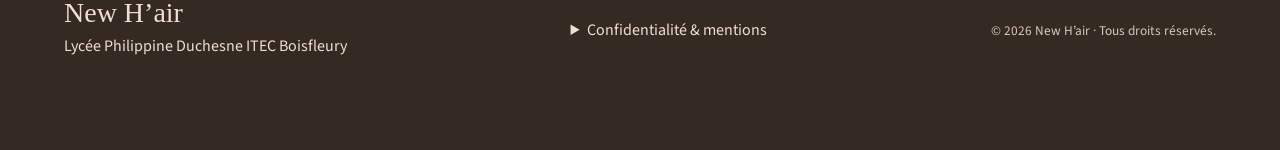
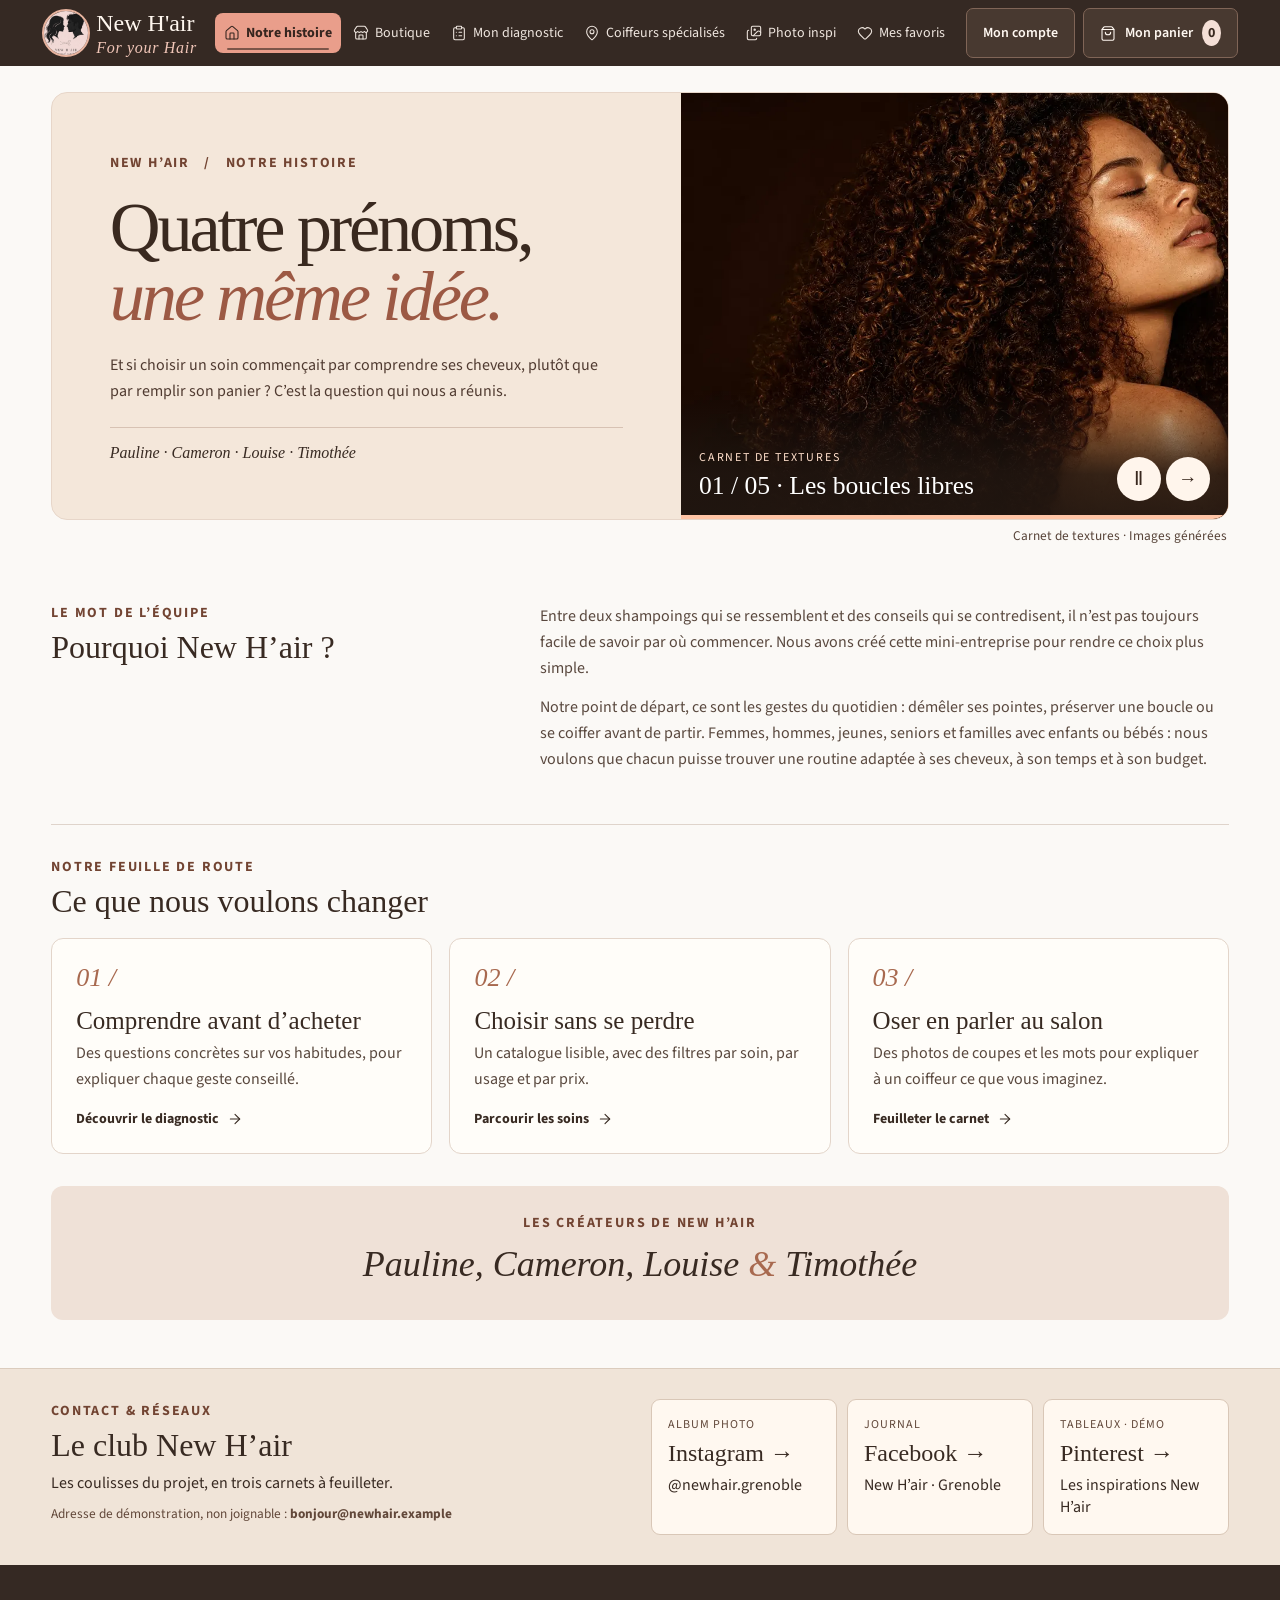
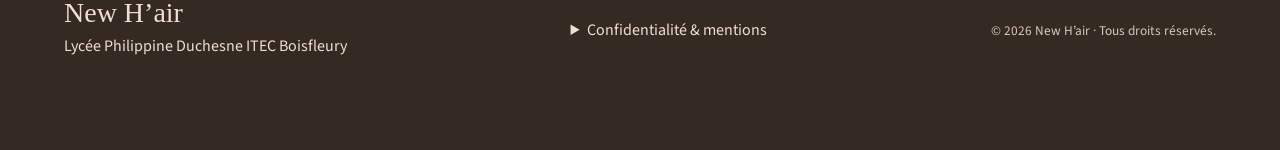
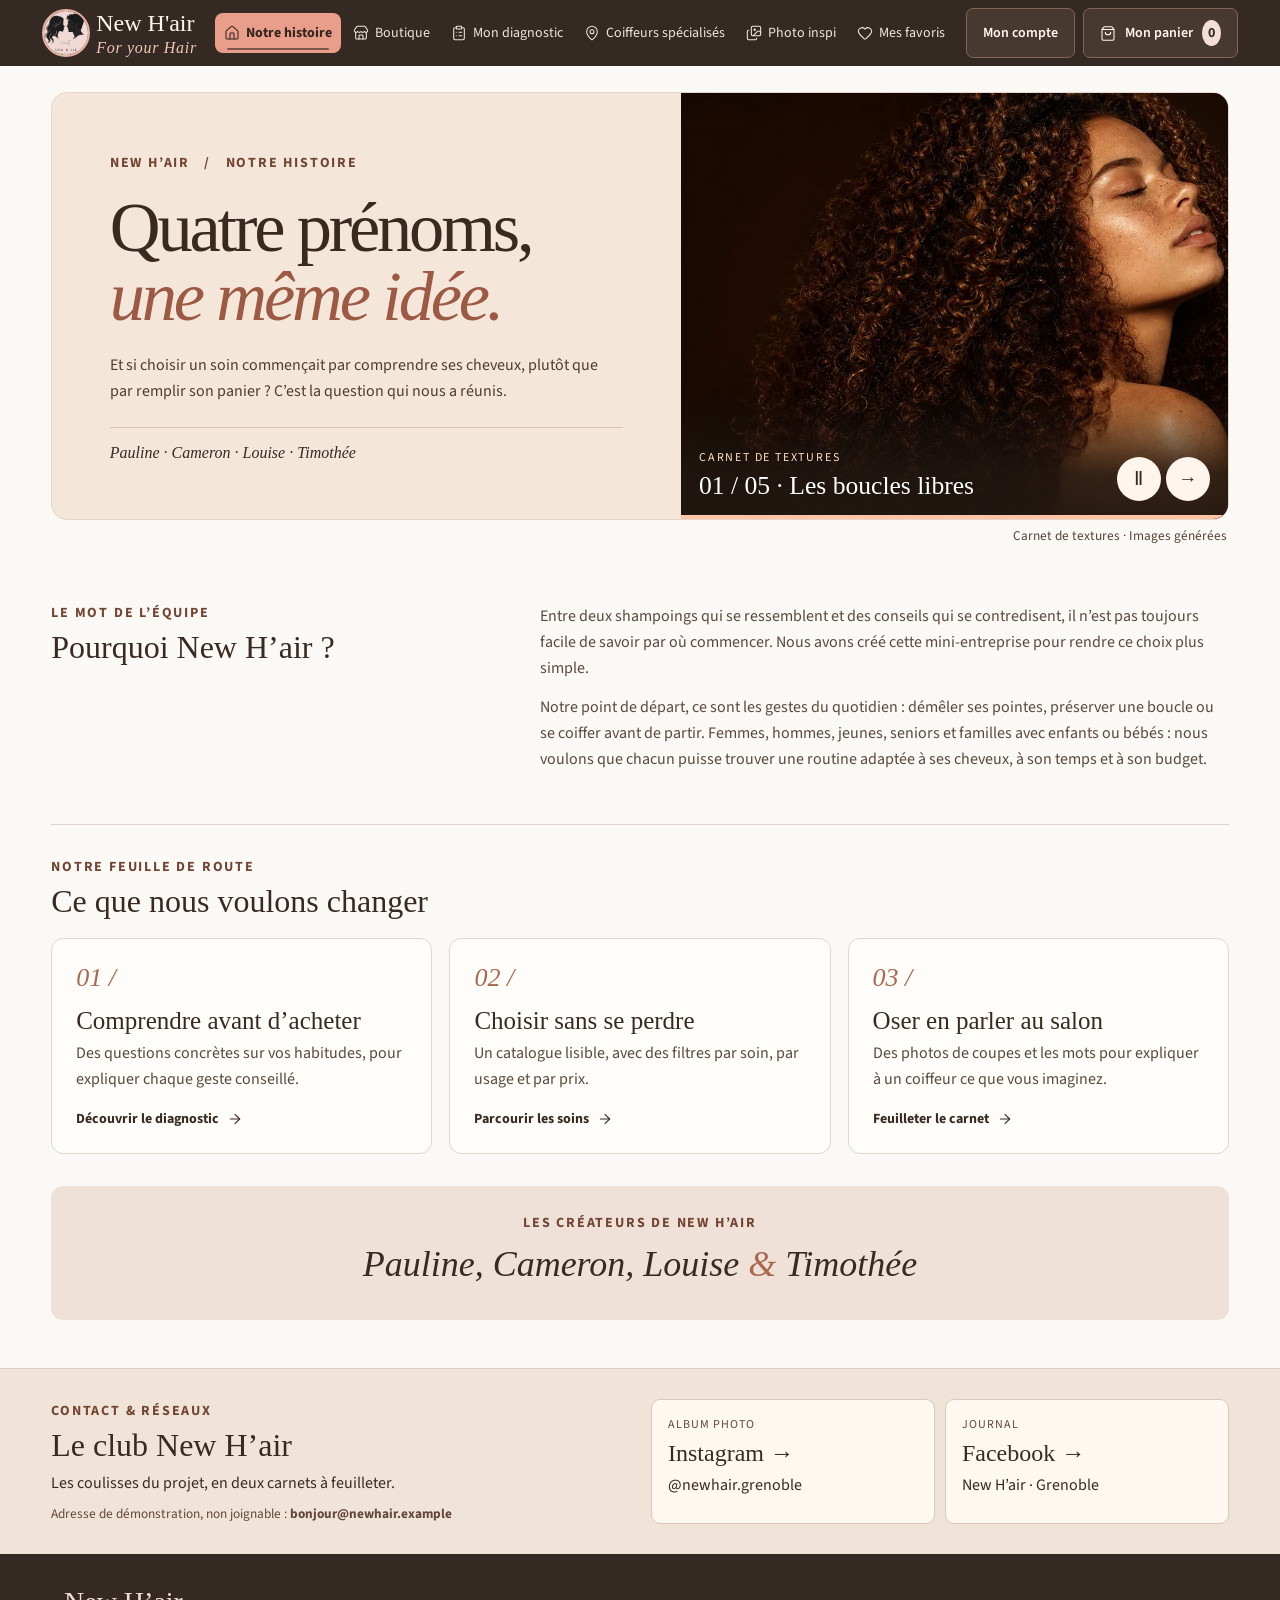
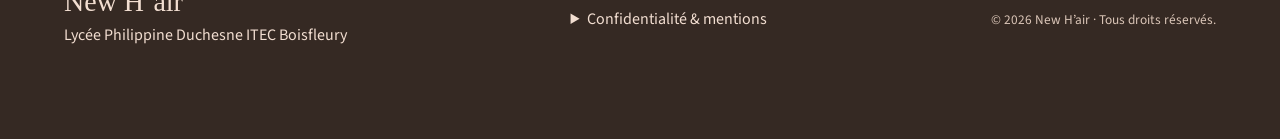
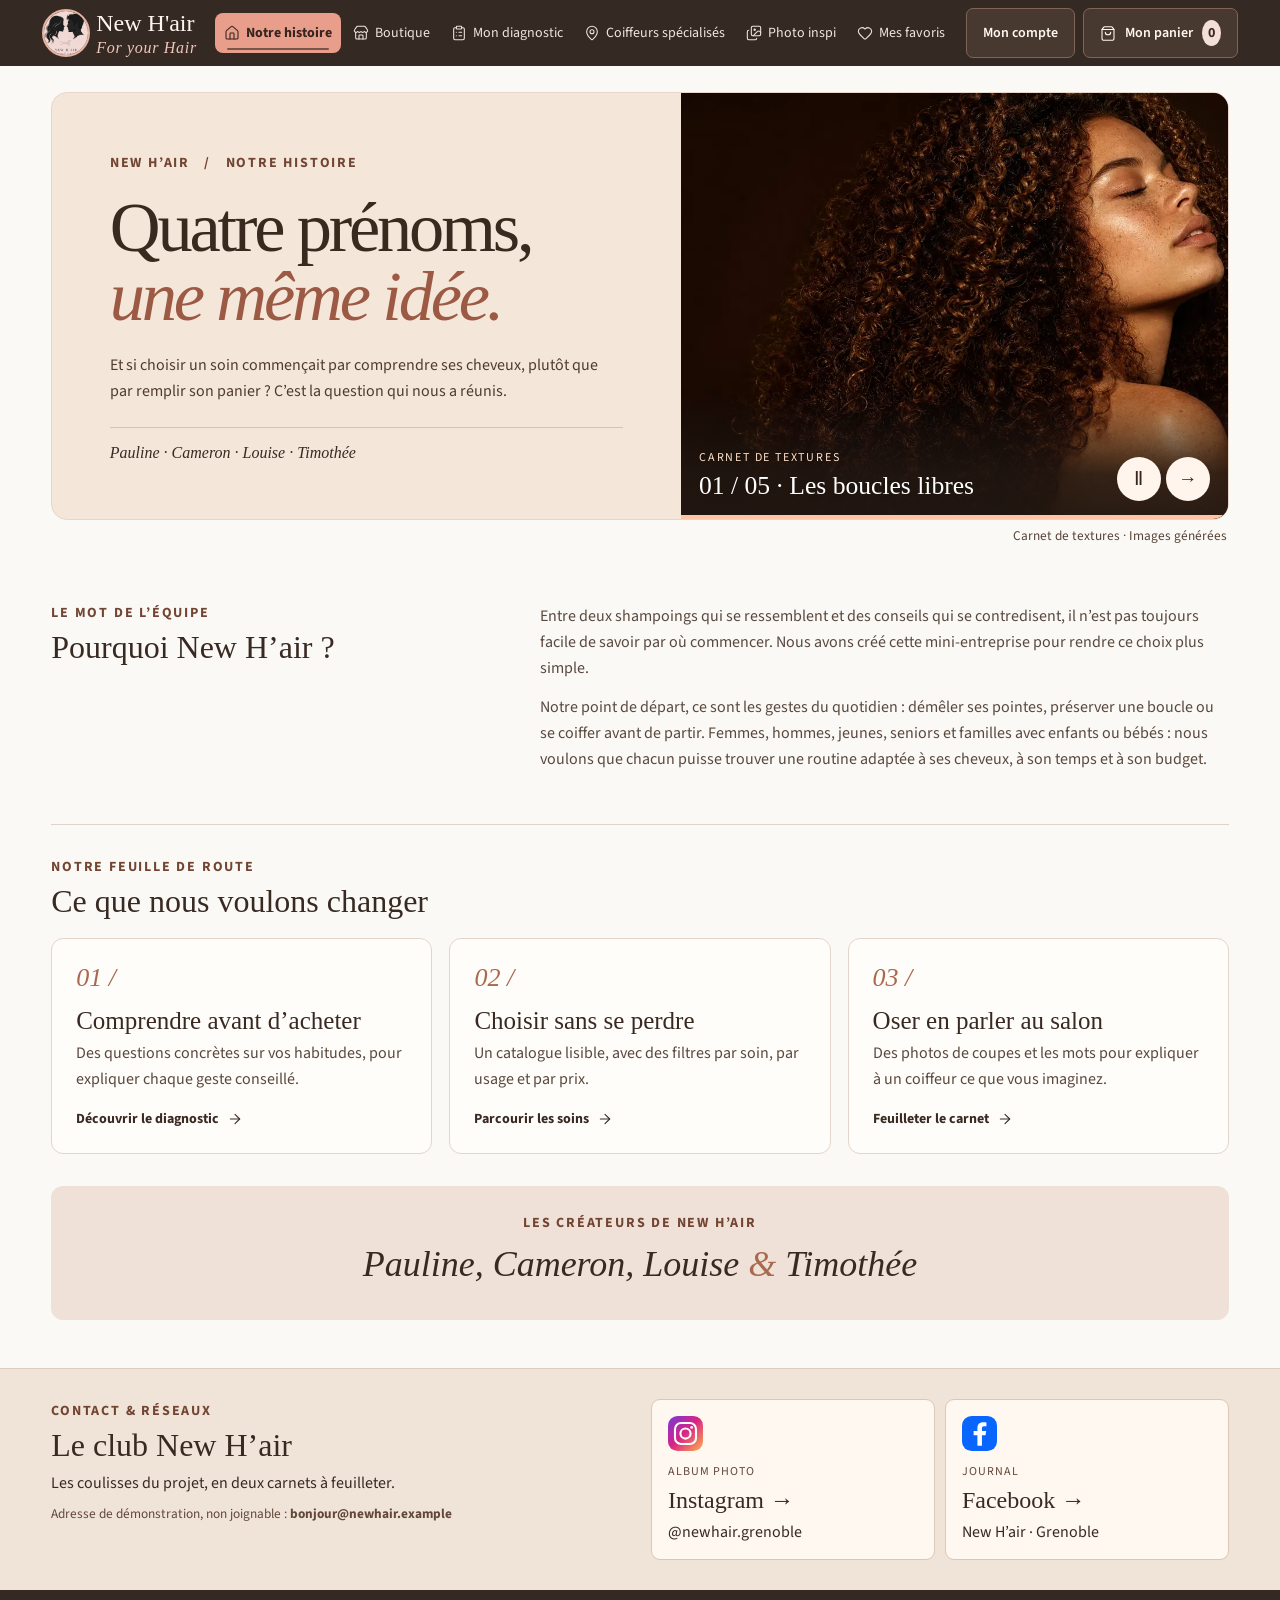
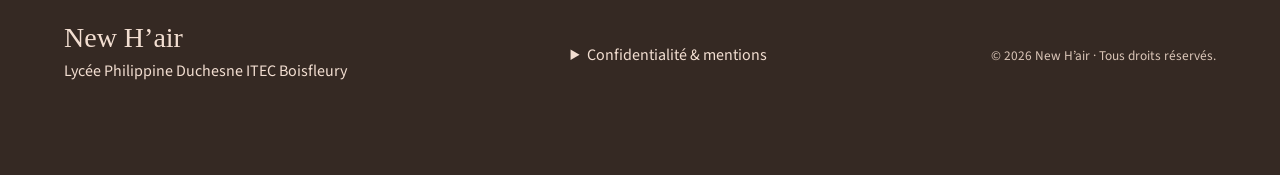
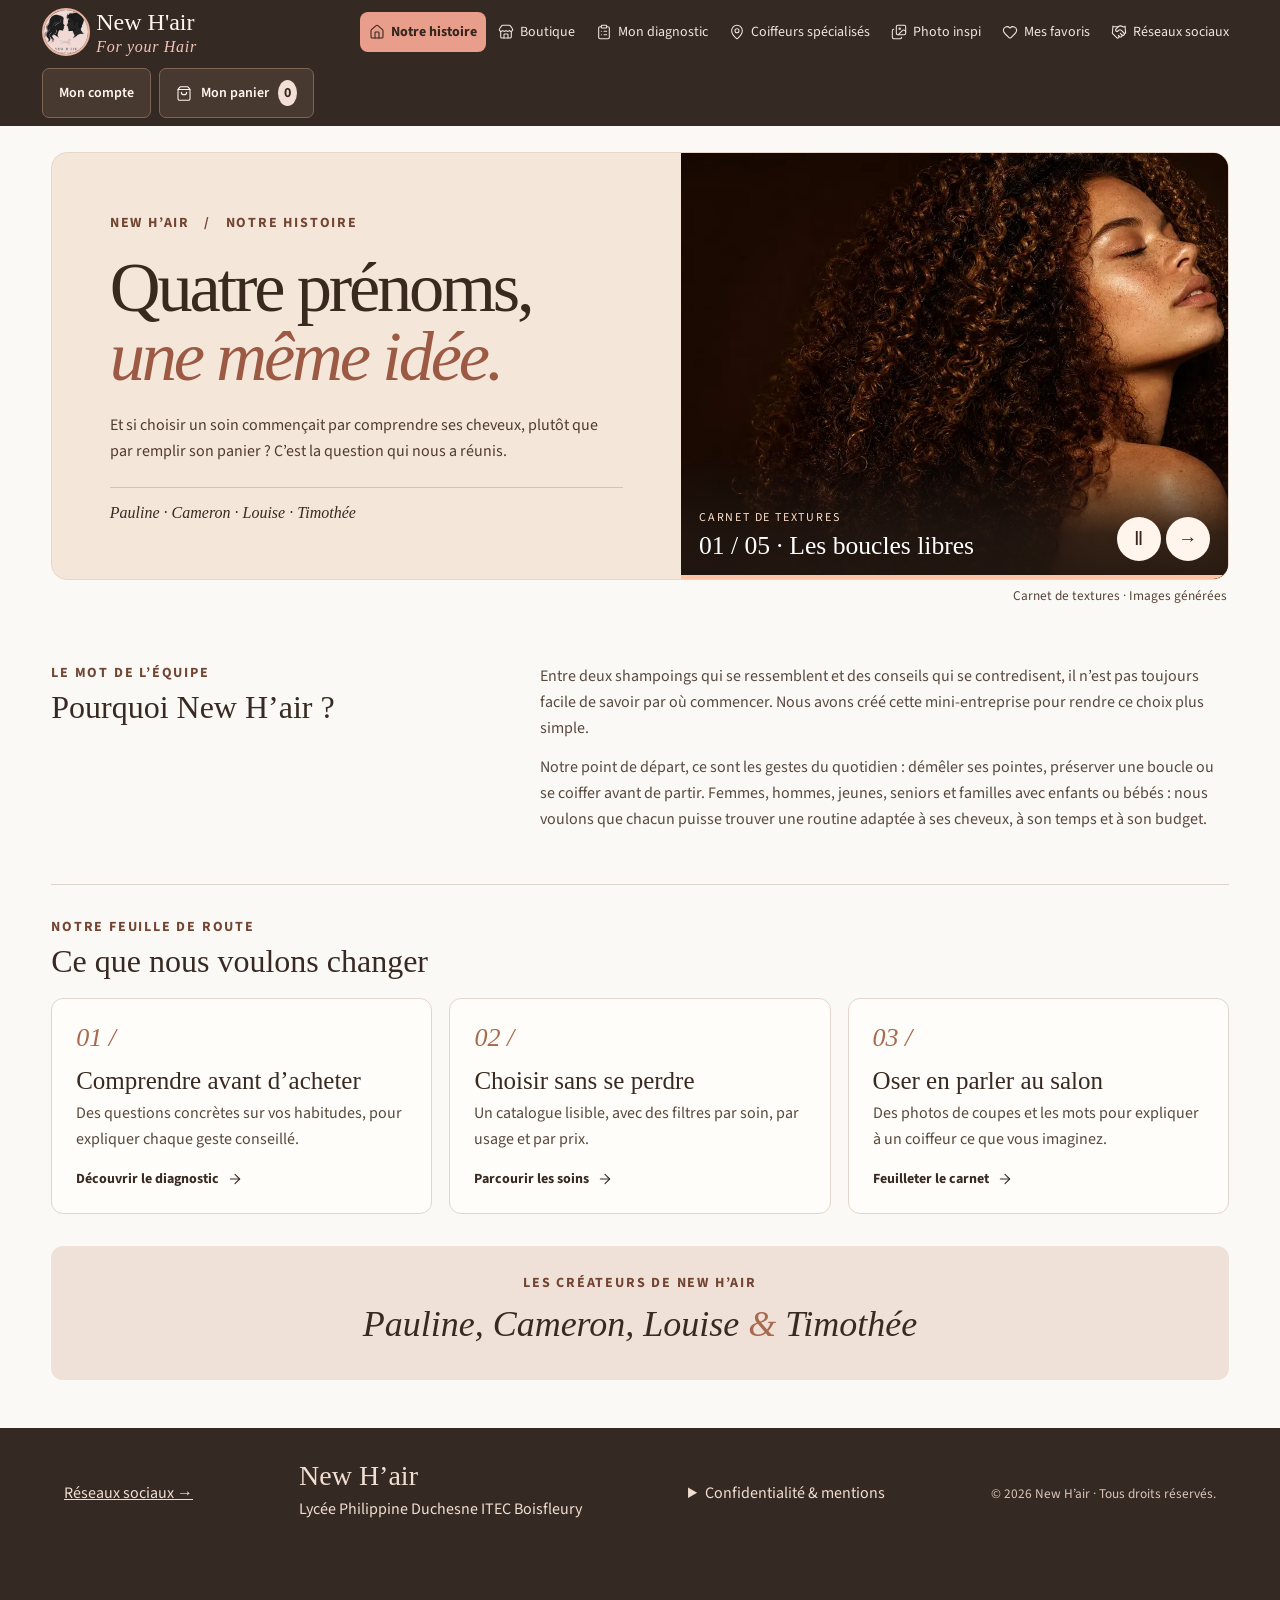
